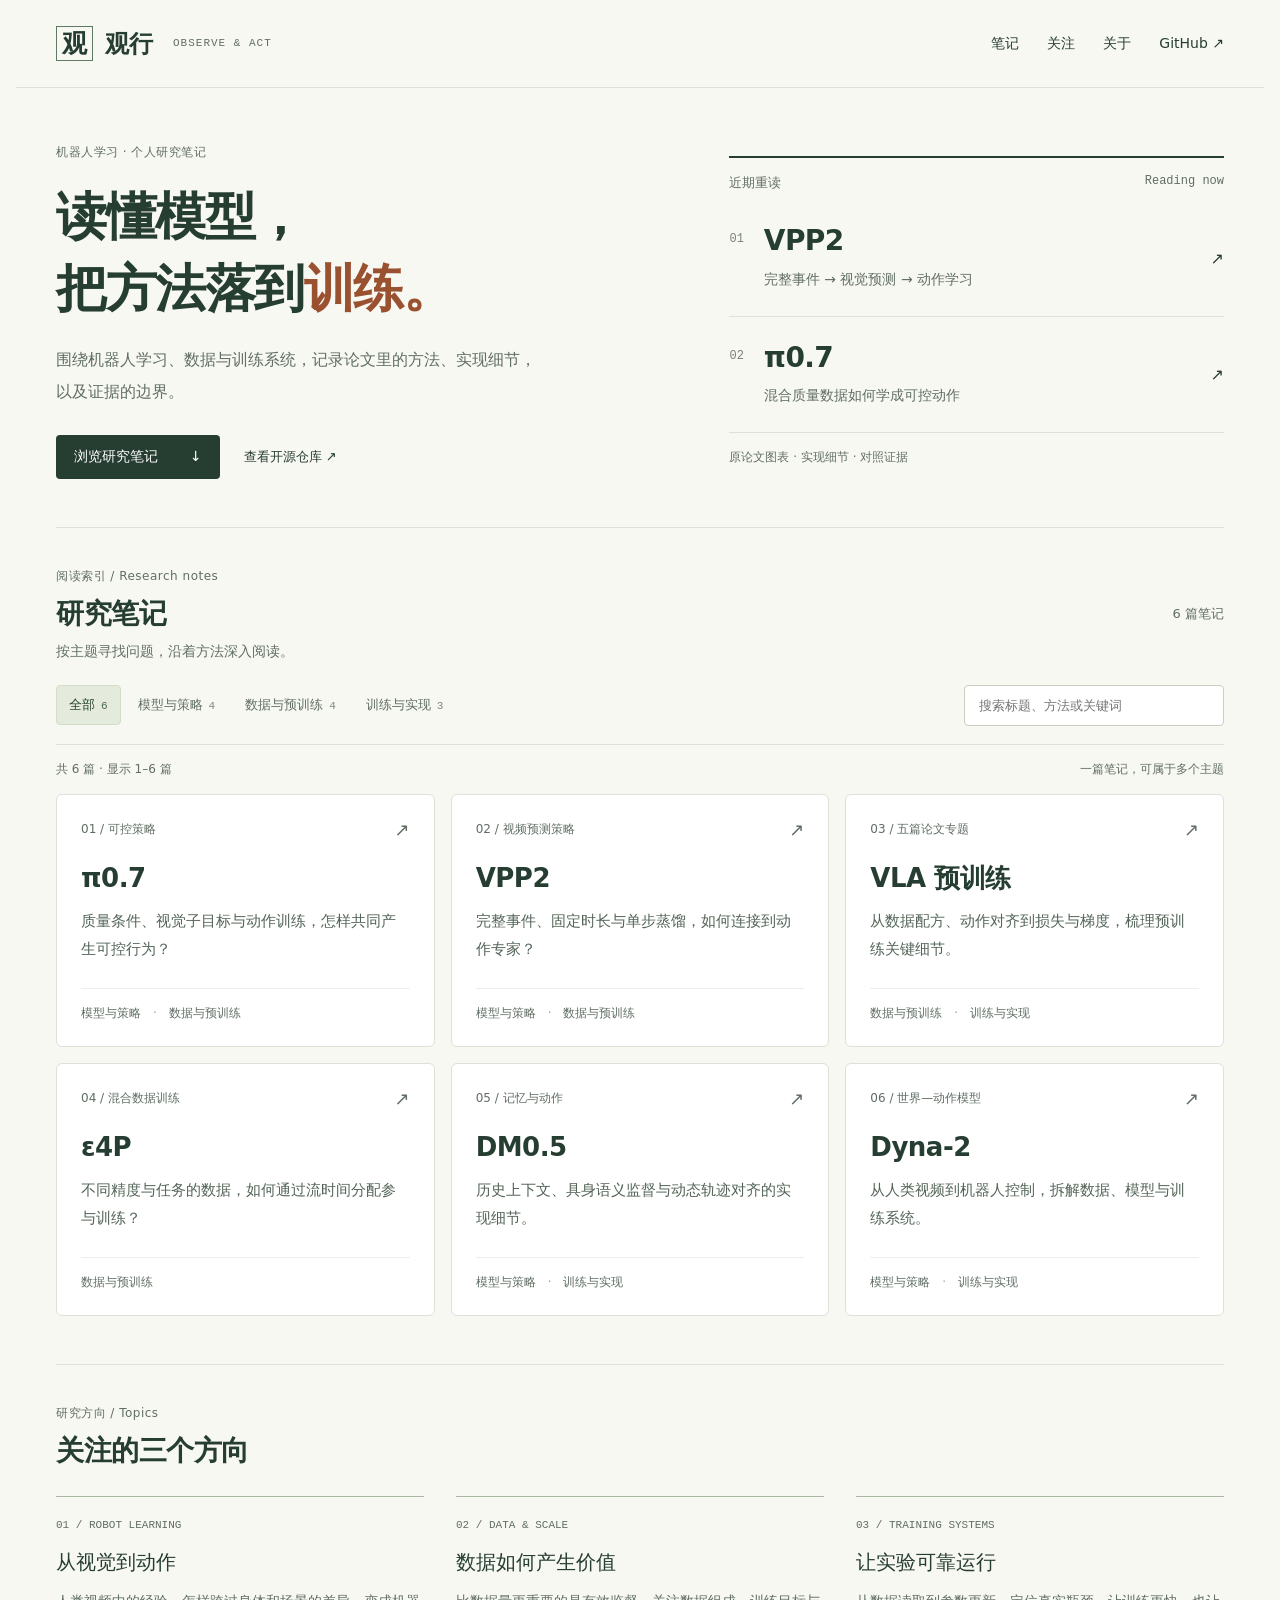
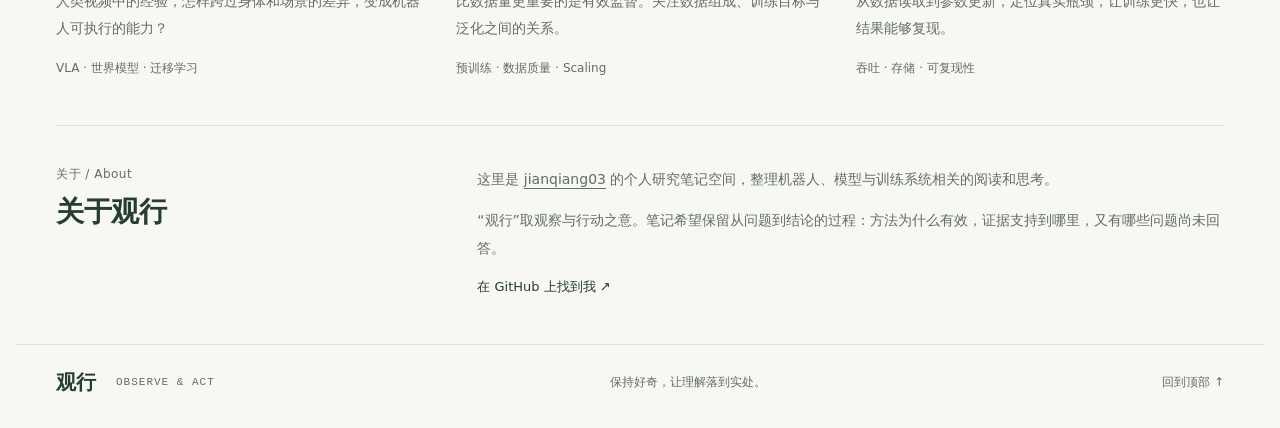
==== index.html @ 48e1f07e "Redesign homepage as a compact searchable research library" ====
<!DOCTYPE html>

<html lang="zh-CN"><head><meta charset="utf-8"/><meta content="width=device-width,initial-scale=1" name="viewport"/><meta content="观行 · jianqiang03 的个人研究笔记，记录机器人学习、视觉语言动作模型与训练系统。" name="description"/><title>观行 · jianqiang03</title><link href="style.css?v=taste-index2" rel="stylesheet"/></head><body>
<a class="skip" href="#main">跳到正文</a><header><a class="brand" href="./"><span class="seal">观</span>观行<span class="brand-en">OBSERVE &amp; ACT</span></a><nav aria-label="主导航"><a href="#notes">笔记</a><a href="#directions">关注</a><a href="#about">关于</a><a href="https://github.com/jianqiang03" rel="noopener noreferrer" target="_blank">GitHub ↗</a></nav></header>
<main id="main"><section class="hero"><div class="hero-copy"><p class="eyebrow">机器人学习 · 个人研究笔记</p><h1>读懂模型，<br/>把方法落到<span class="accent">训练。</span></h1><p class="intro">围绕机器人学习、数据与训练系统，记录论文里的方法、实现细节，以及证据的边界。</p><div class="hero-actions"><a class="button" href="#notes">浏览研究笔记 <span aria-hidden="true">↓</span></a><a class="text-link" href="https://github.com/jianqiang03/jianqiang03.github.io">查看开源仓库 ↗</a></div></div><div class="recent-reading"><div class="recent-head"><span>近期重读</span><span>Reading now</span></div><a href="notes/vpp2/"><span class="recent-number">01</span><div><h2>VPP2</h2><p>完整事件 → 视觉预测 → 动作学习</p></div><span aria-hidden="true">↗</span></a><a href="notes/pi07/"><span class="recent-number">02</span><div><h2>π0.7</h2><p>混合质量数据如何学成可控动作</p></div><span aria-hidden="true">↗</span></a><p class="recent-foot">原论文图表 · 实现细节 · 对照证据</p></div></section>
<section class="notes" id="notes"><div class="section-head"><div><p class="eyebrow">阅读索引 / Research notes</p><h2>研究笔记</h2><p class="section-desc">按主题寻找问题，沿着方法深入阅读。</p></div><span class="count" id="note-total">6 篇笔记</span></div>
<div class="library-tools" hidden=""><div aria-label="按主题筛选" class="filter-tabs" role="group"><button aria-pressed="true" data-filter="all" type="button">全部</button><button aria-pressed="false" data-filter="world" type="button">模型与策略</button><button aria-pressed="false" data-filter="data" type="button">数据与预训练</button><button aria-pressed="false" data-filter="systems" type="button">训练与实现</button></div><label class="note-search"><span>搜索笔记</span><input autocomplete="off" id="note-search" placeholder="搜索标题、方法或关键词" type="search"/></label></div>
<div class="library-status" hidden=""><p aria-live="polite" id="note-status" role="status"></p><span>一篇笔记，可属于多个主题</span></div><div class="note-grid" id="note-grid"><a class="note-card" data-topics="world data" href="notes/pi07/"><div class="note-card-top"><span>01 / 可控策略</span><span aria-hidden="true">↗</span></div><h3>π0.7</h3><p>质量条件、视觉子目标与动作训练，怎样共同产生可控行为？</p><div class="note-card-tags"><span>模型与策略</span><span>数据与预训练</span></div></a><a class="note-card" data-topics="world data" href="notes/vpp2/"><div class="note-card-top"><span>02 / 视频预测策略</span><span aria-hidden="true">↗</span></div><h3>VPP2</h3><p>完整事件、固定时长与单步蒸馏，如何连接到动作专家？</p><div class="note-card-tags"><span>模型与策略</span><span>数据与预训练</span></div></a><a class="note-card" data-topics="data systems" href="notes/vla-pretraining/"><div class="note-card-top"><span>03 / 五篇论文专题</span><span aria-hidden="true">↗</span></div><h3>VLA 预训练</h3><p>从数据配方、动作对齐到损失与梯度，梳理预训练关键细节。</p><div class="note-card-tags"><span>数据与预训练</span><span>训练与实现</span></div></a><a class="note-card" data-topics="data" href="notes/epsilon4p/"><div class="note-card-top"><span>04 / 混合数据训练</span><span aria-hidden="true">↗</span></div><h3>ε4P</h3><p>不同精度与任务的数据，如何通过流时间分配参与训练？</p><div class="note-card-tags"><span>数据与预训练</span></div></a><a class="note-card" data-topics="world systems" href="notes/dm05/"><div class="note-card-top"><span>05 / 记忆与动作</span><span aria-hidden="true">↗</span></div><h3>DM0.5</h3><p>历史上下文、具身语义监督与动态轨迹对齐的实现细节。</p><div class="note-card-tags"><span>模型与策略</span><span>训练与实现</span></div></a><a class="note-card" data-topics="world systems" href="notes/dyna-2/"><div class="note-card-top"><span>06 / 世界—动作模型</span><span aria-hidden="true">↗</span></div><h3>Dyna-2</h3><p>从人类视频到机器人控制，拆解数据、模型与训练系统。</p><div class="note-card-tags"><span>模型与策略</span><span>训练与实现</span></div></a></div>
<div class="empty-state" hidden="" id="empty-notes"><h3>暂时没有匹配的笔记</h3><p>试试其他关键词，或返回全部文章。</p><button id="reset-notes" type="button">清除筛选</button></div>
<nav aria-label="笔记分页" class="pagination" hidden="" id="note-pagination"><button id="previous-page" type="button">← 上一页</button><span id="page-label"></span><button id="next-page" type="button">下一页 →</button></nav>
</section>
<section class="directions" id="directions"><div class="section-head"><div><p class="eyebrow">研究方向 / Topics</p><h2>关注的三个方向</h2></div></div><div class="topic-grid"><article><span class="topic-number">01 / ROBOT LEARNING</span><h3>从视觉到动作</h3><p>人类视频中的经验，怎样跨过身体和场景的差异，变成机器人可执行的能力？</p><span class="topic-tail">VLA · 世界模型 · 迁移学习</span></article><article><span class="topic-number">02 / DATA &amp; SCALE</span><h3>数据如何产生价值</h3><p>比数据量更重要的是有效监督。关注数据组成、训练目标与泛化之间的关系。</p><span class="topic-tail">预训练 · 数据质量 · Scaling</span></article><article><span class="topic-number">03 / TRAINING SYSTEMS</span><h3>让实验可靠运行</h3><p>从数据读取到参数更新，定位真实瓶颈，让训练更快，也让结果能够复现。</p><span class="topic-tail">吞吐 · 存储 · 可复现性</span></article></div></section>
<section class="about" id="about"><div><p class="eyebrow">关于 / About</p><h2>关于观行</h2></div><div class="about-copy"><p>这里是 <a href="https://github.com/jianqiang03">jianqiang03</a> 的个人研究笔记空间，整理机器人、模型与训练系统相关的阅读和思考。</p><p>“观行”取观察与行动之意。笔记希望保留从问题到结论的过程：方法为什么有效，证据支持到哪里，又有哪些问题尚未回答。</p><a class="text-link" href="https://github.com/jianqiang03" rel="noopener noreferrer" target="_blank">在 GitHub 上找到我 ↗</a></div></section></main><footer><a class="brand" href="./">观行 <span class="brand-en">OBSERVE &amp; ACT</span></a><span>保持好奇，让理解落到实处。</span><a href="#main">回到顶部 ↑</a></footer><script defer="True" src="library.js?v=1"></script></body></html>
---- style.css ----
/* Research index: taste-skill principles adapted to a compact reading library. */
:root{--paper:#f8f8f3;--surface:#fff;--ink:#263d32;--muted:#606e64;--line:#dce2d8;--accent:#375b43;--warm:#9a512f;--radius:6px}
*{box-sizing:border-box}[hidden]{display:none!important}html{scroll-behavior:smooth;scroll-padding-top:24px}body{margin:0;background:var(--paper);color:var(--ink);font-family:"PingFang SC","Noto Sans SC","Microsoft YaHei",system-ui,sans-serif;-webkit-font-smoothing:antialiased}a{color:inherit;text-decoration:none}button,input{font:inherit}button{cursor:pointer}button,a,input{-webkit-tap-highlight-color:transparent}a:focus-visible,button:focus-visible{outline:3px solid var(--warm);outline-offset:4px}::selection{background:#dbe6d2}
header,main,footer{max-width:1248px;margin:auto;padding-left:40px;padding-right:40px}.skip{position:absolute;top:-80px;background:var(--surface);padding:16px}.skip:focus{top:0;z-index:20}header{height:88px;display:flex;justify-content:space-between;align-items:center;border-bottom:1px solid var(--line)}.brand{display:flex;align-items:center;gap:12px;font-size:24px;font-weight:650}.seal{font-family:serif;border:1px solid #607963;padding:0 5px;font-size:25px}.brand-en{font:11px/1.5 monospace;letter-spacing:1px;color:var(--muted);margin-left:8px}header nav{display:flex;gap:28px;font-size:14px}header nav a,.text-link{position:relative}header nav a::after,.text-link::after{content:"";position:absolute;left:0;bottom:-5px;width:100%;height:1px;background:currentColor;transform:scaleX(0);transform-origin:left;transition:transform .18s}header nav a:hover::after,.text-link:hover::after{transform:scaleX(1)}
.hero{display:grid;grid-template-columns:1.2fr 1fr;gap:80px;padding:56px 0 48px;align-items:center}.eyebrow{font-size:12px;letter-spacing:.5px;color:var(--muted);margin:0 0 20px}h1{font-size:clamp(36px,4vw,52px);line-height:1.4;font-weight:600;letter-spacing:-1.5px;margin:0 0 20px}.accent{color:var(--warm)}.intro{font-size:16px;line-height:1.95;max-width:480px;margin:0;color:var(--muted)}.hero-actions{display:flex;align-items:center;gap:24px;margin-top:28px}.button{display:inline-flex;justify-content:space-between;gap:32px;padding:13px 18px;background:var(--ink);color:#fff;border-radius:4px;font-size:14px;transition:transform .18s,background .18s}.button:hover{background:#385c43;transform:translateY(-2px)}.button:active{transform:translateY(0)}.text-link{font-size:13px}
.recent-reading{border-top:2px solid var(--ink);padding-top:16px}.recent-head{display:flex;justify-content:space-between;font-size:13px;color:var(--muted);margin-bottom:8px}.recent-head span:last-child{font-family:monospace;font-size:12px}.recent-reading>a{display:flex;gap:20px;align-items:center;padding:24px 0;border-bottom:1px solid var(--line)}.recent-number{font:12px monospace;color:#778276;align-self:start;padding-top:8px}.recent-reading>a>div{flex:1}.recent-reading h2{font-size:28px;line-height:1.2;letter-spacing:-.6px;margin:0 0 10px}.recent-reading a p{font-size:14px;line-height:1.7;color:var(--muted);margin:0}.recent-reading>a>span:last-child{transition:transform .18s}.recent-reading>a:hover>span:last-child{transform:translate(3px,-3px)}.recent-reading>a:hover h2{color:var(--warm)}.recent-foot{font-size:12px;color:var(--muted);margin:16px 0 0}
.notes,.directions,.about{border-top:1px solid var(--line);padding:40px 0 48px}.section-head{display:flex;justify-content:space-between;align-items:center;margin-bottom:24px;gap:20px}.section-head .eyebrow{margin-bottom:8px}h2{font-size:28px;font-weight:600;line-height:1.5;margin:0;letter-spacing:-.5px}.section-desc{font-size:14px;color:var(--muted);margin:8px 0 0}.count{font-size:13px;font-variant-numeric:tabular-nums;color:var(--muted);white-space:nowrap}
.library-tools{display:flex;justify-content:space-between;align-items:center;gap:20px;border-bottom:1px solid var(--line);padding:0 0 18px}.filter-tabs{display:flex;flex-wrap:wrap;gap:4px}.filter-tabs button{padding:10px 12px;border:1px solid transparent;border-radius:4px;background:transparent;color:var(--muted);font-size:13px;white-space:nowrap;transition:background .15s}.filter-tabs button[aria-pressed="true"]{background:#e4ebdd;border-color:#d1ddc9;color:#29452f}.filter-tabs button:hover{background:#edf0e7}.filter-count{font:11px monospace;margin-left:6px;opacity:.8}.note-search{min-width:260px;border:1px solid #c7d0c0;border-radius:4px;background:var(--surface)}.note-search>span{position:absolute;width:1px;height:1px;overflow:hidden;clip-path:inset(50%)}.note-search input{display:block;width:100%;padding:12px 14px;font-size:13px;border:0;background:none;color:var(--ink);min-width:0}.note-search:focus-within{outline:2px solid var(--warm);outline-offset:2px}.note-search input:focus{outline:none}.library-status{display:flex;justify-content:space-between;gap:12px;align-items:center;padding:16px 0;font-size:12px;color:var(--muted)}.library-status p{margin:0}
.note-grid{display:grid;grid-template-columns:repeat(3,minmax(0,1fr));gap:16px}.note-card{display:flex;flex-direction:column;min-width:0;border:1px solid var(--line);border-radius:var(--radius);padding:24px;background:var(--surface);transition:transform .18s,border-color .18s,background .18s}.note-card:hover{transform:translateY(-2px);border-color:#9eaf96;background:#fdfef9}.note-card-top{display:flex;justify-content:space-between;align-items:center;gap:10px;font-size:12px;color:var(--muted)}.note-card-top>span:last-child{font-size:18px;transition:transform .18s}.note-card:hover .note-card-top>span:last-child{transform:translate(2px,-2px)}.note-card h3{font-size:26px;line-height:1.4;font-weight:600;letter-spacing:-.5px;margin:20px 0 12px}.note-card>p{font-size:15px;line-height:1.85;color:#536457;margin:0 0 24px;flex:1}.note-card-tags{display:flex;flex-wrap:wrap;gap:12px;font-size:12px;color:var(--muted);padding-top:16px;border-top:1px solid #edf0e8}.note-card-tags span+span::before{content:"·";margin-right:12px;color:#9aa591}
.pagination{display:flex;justify-content:center;align-items:center;gap:24px;margin-top:28px;font-size:13px;color:var(--muted)}.pagination button,.empty-state button{border:1px solid #c7d0c0;padding:10px 16px;background:var(--surface);color:var(--ink);border-radius:4px;transition:transform .18s,background .18s}.pagination button:disabled{opacity:.4;cursor:default}.pagination button:not(:disabled):hover,.empty-state button:hover{background:#edf0e7;transform:translateY(-2px)}.pagination button:not(:disabled):active,.empty-state button:active{transform:translateY(0)}.empty-state{text-align:center;padding:48px 20px;border:1px dashed var(--line);border-radius:6px}.empty-state h3{font-size:20px}.empty-state p{font-size:14px;color:var(--muted)}
.topic-grid{display:grid;grid-template-columns:repeat(3,minmax(0,1fr));gap:32px}.topic-grid article{padding-top:16px;border-top:1px solid #aab9a1}.topic-number{font:11px/1.5 monospace;color:var(--muted)}.topic-grid h3{font-size:20px;font-weight:550;margin:16px 0 12px}.topic-grid p{font-size:14px;line-height:1.9;color:var(--muted);margin:0 0 16px}.topic-tail{font-size:12px;color:var(--muted)}.about{display:grid;grid-template-columns:1fr 2fr;gap:48px}.about .eyebrow{margin-bottom:8px}.about-copy p{font-size:14px;line-height:1.95;color:var(--muted);margin:0 0 14px}.about-copy p a{text-decoration:underline;text-underline-offset:4px}footer{display:flex;justify-content:space-between;align-items:center;gap:20px;border-top:1px solid var(--line);padding-top:24px;padding-bottom:32px}footer .brand{font-size:20px}footer>span,footer>a:last-child{font-size:12px;color:var(--muted)}
@media(max-width:1100px){.hero{gap:40px}.library-tools{flex-direction:column;align-items:stretch;gap:16px}.note-search{max-width:420px}.note-grid{grid-template-columns:repeat(2,minmax(0,1fr))}}
@media(max-width:760px){header,main,footer{padding-left:24px;padding-right:24px}header{height:76px}header .brand-en{display:none}header nav{gap:20px;font-size:13px}.hero{gap:28px;grid-template-columns:1fr 1fr}.hero-actions{flex-wrap:wrap;gap:18px}.recent-number{display:none}.recent-reading h2{font-size:25px}.recent-reading a p{font-size:13px}.recent-foot{line-height:1.8}.topic-grid{gap:20px}.about{gap:28px}footer>span{display:none}}
@media(max-width:600px){header,main,footer{padding-left:20px;padding-right:20px}.brand{font-size:21px;gap:8px}header nav{gap:16px;font-size:12px}header nav a[href="#directions"]{display:none}.hero{grid-template-columns:1fr;padding:32px 0;gap:32px}h1{font-size:36px}.intro{font-size:15px}.eyebrow{font-size:12px}.hero-actions{margin-top:24px}.recent-reading>a{padding:16px 0}.recent-reading h2{font-size:24px;margin-bottom:8px}.recent-reading a p{font-size:14px}.recent-foot{display:none}.notes,.directions,.about{padding:32px 0}.section-head{gap:10px}h2{font-size:25px}.section-desc{font-size:13px}.count{font-size:12px}.filter-tabs button{padding:10px 8px;font-size:12px}.filter-tabs{gap:2px}.filter-count{margin-left:4px}.note-search{min-width:0;max-width:none}.library-status>span{display:none}.note-grid{grid-template-columns:1fr;gap:12px}.note-card{padding:20px}.note-card h3{margin:16px 0 10px}.note-card>p{margin-bottom:20px}.note-card-tags{padding-top:12px}.topic-grid{grid-template-columns:1fr;gap:24px}.topic-grid h3{margin:12px 0 8px}.about{grid-template-columns:1fr;gap:20px}.pagination{gap:12px;font-size:12px}.pagination button{padding:10px 12px}footer .brand-en{display:none}}
@media(prefers-reduced-motion:reduce){html{scroll-behavior:auto}*,*::before,*::after{transition:none!important;animation:none!important}.note-card:hover,.button:hover,.pagination button:hover,.empty-state button:hover{transform:none}.note-card:hover .note-card-top>span:last-child,.recent-reading>a:hover>span:last-child{transform:none}}
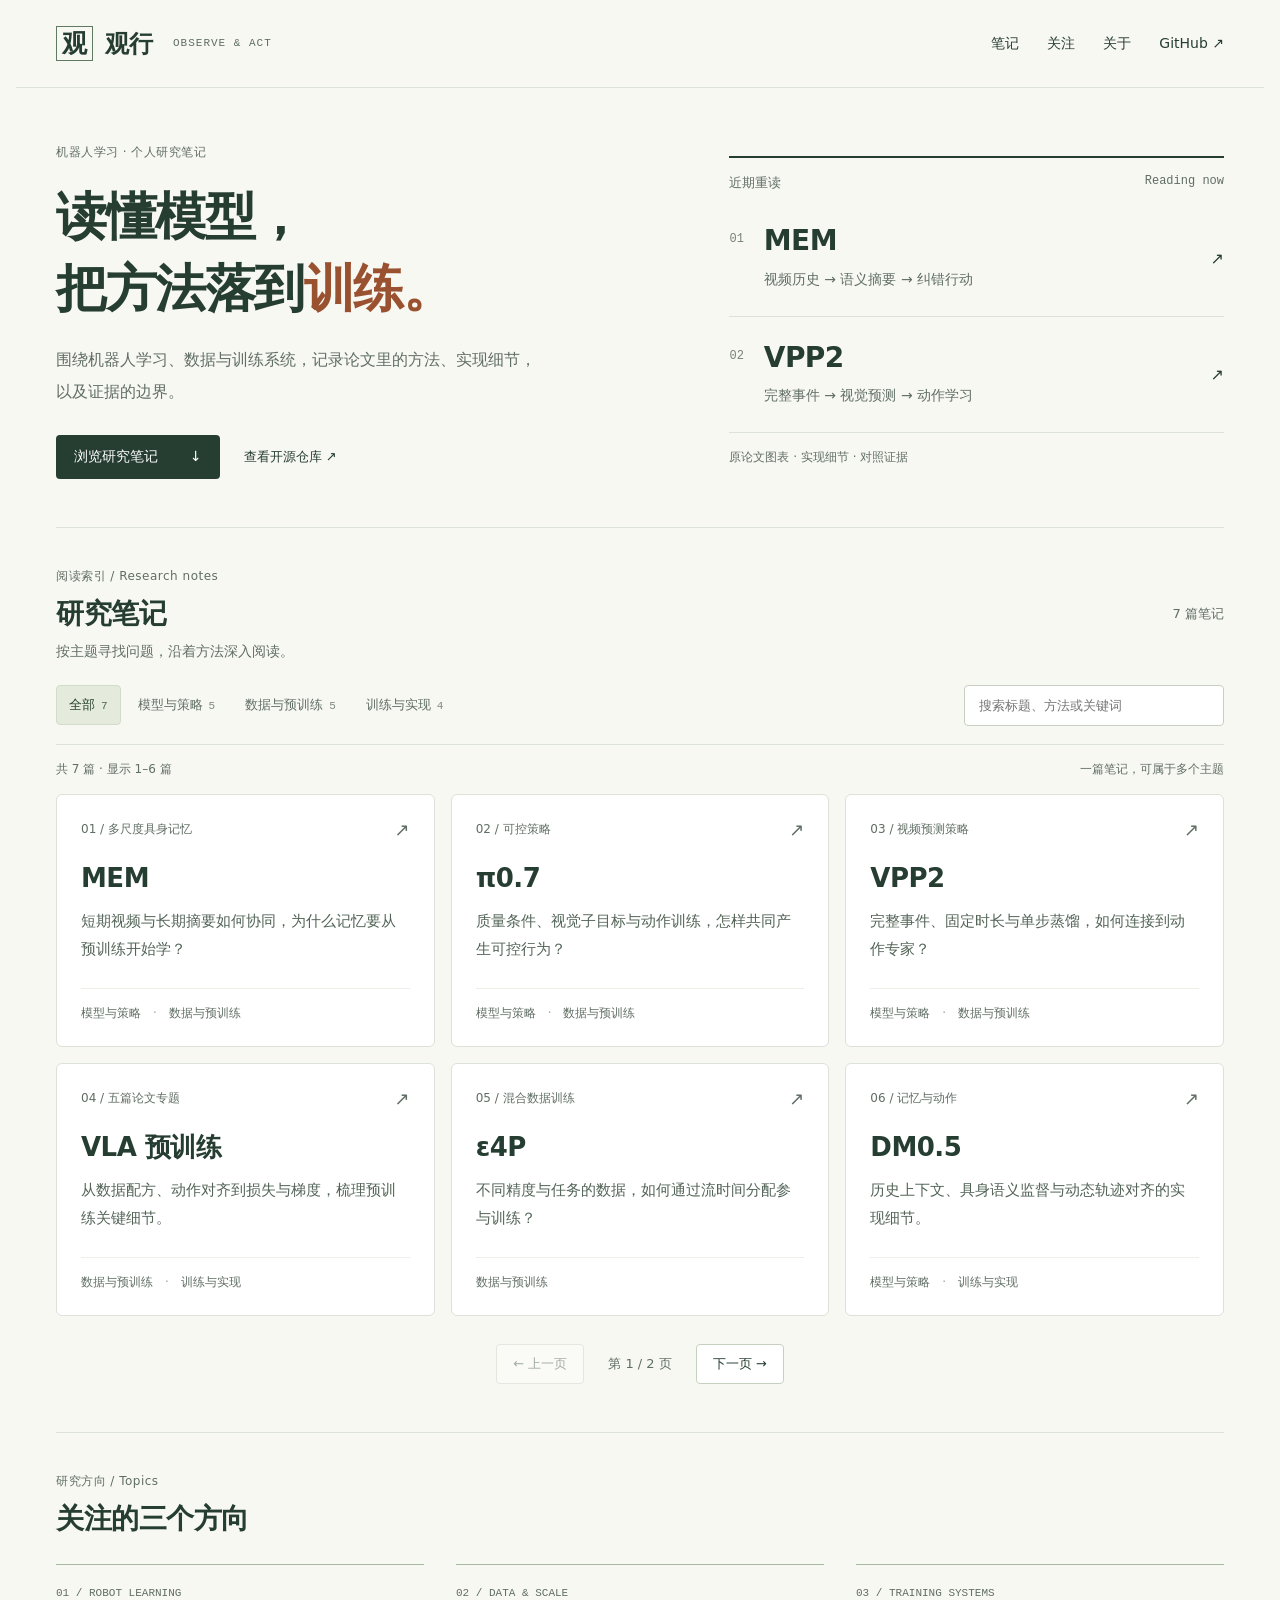
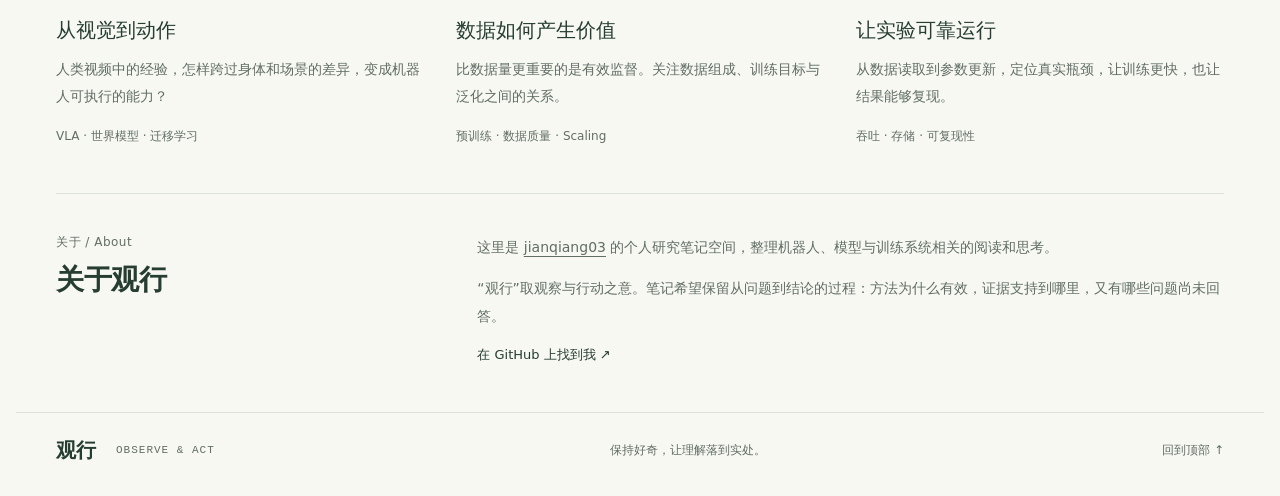
==== commit b51c1dae: "Add in-depth MEM reading with training mechanisms and original figures" ====
--- a/index.html
+++ b/index.html
@@ -2,10 +2,10 @@
 
 <html lang="zh-CN"><head><meta charset="utf-8"/><meta content="width=device-width,initial-scale=1" name="viewport"/><meta content="观行 · jianqiang03 的个人研究笔记，记录机器人学习、视觉语言动作模型与训练系统。" name="description"/><title>观行 · jianqiang03</title><link href="style.css?v=taste-index2" rel="stylesheet"/></head><body>
 <a class="skip" href="#main">跳到正文</a><header><a class="brand" href="./"><span class="seal">观</span>观行<span class="brand-en">OBSERVE &amp; ACT</span></a><nav aria-label="主导航"><a href="#notes">笔记</a><a href="#directions">关注</a><a href="#about">关于</a><a href="https://github.com/jianqiang03" rel="noopener noreferrer" target="_blank">GitHub ↗</a></nav></header>
-<main id="main"><section class="hero"><div class="hero-copy"><p class="eyebrow">机器人学习 · 个人研究笔记</p><h1>读懂模型，<br/>把方法落到<span class="accent">训练。</span></h1><p class="intro">围绕机器人学习、数据与训练系统，记录论文里的方法、实现细节，以及证据的边界。</p><div class="hero-actions"><a class="button" href="#notes">浏览研究笔记 <span aria-hidden="true">↓</span></a><a class="text-link" href="https://github.com/jianqiang03/jianqiang03.github.io">查看开源仓库 ↗</a></div></div><div class="recent-reading"><div class="recent-head"><span>近期重读</span><span>Reading now</span></div><a href="notes/vpp2/"><span class="recent-number">01</span><div><h2>VPP2</h2><p>完整事件 → 视觉预测 → 动作学习</p></div><span aria-hidden="true">↗</span></a><a href="notes/pi07/"><span class="recent-number">02</span><div><h2>π0.7</h2><p>混合质量数据如何学成可控动作</p></div><span aria-hidden="true">↗</span></a><p class="recent-foot">原论文图表 · 实现细节 · 对照证据</p></div></section>
-<section class="notes" id="notes"><div class="section-head"><div><p class="eyebrow">阅读索引 / Research notes</p><h2>研究笔记</h2><p class="section-desc">按主题寻找问题，沿着方法深入阅读。</p></div><span class="count" id="note-total">6 篇笔记</span></div>
+<main id="main"><section class="hero"><div class="hero-copy"><p class="eyebrow">机器人学习 · 个人研究笔记</p><h1>读懂模型，<br/>把方法落到<span class="accent">训练。</span></h1><p class="intro">围绕机器人学习、数据与训练系统，记录论文里的方法、实现细节，以及证据的边界。</p><div class="hero-actions"><a class="button" href="#notes">浏览研究笔记 <span aria-hidden="true">↓</span></a><a class="text-link" href="https://github.com/jianqiang03/jianqiang03.github.io">查看开源仓库 ↗</a></div></div><div class="recent-reading"><div class="recent-head"><span>近期重读</span><span>Reading now</span></div><a href="notes/mem/"><span class="recent-number">01</span><div><h2>MEM</h2><p>视频历史 → 语义摘要 → 纠错行动</p></div><span aria-hidden="true">↗</span></a><a href="notes/vpp2/"><span class="recent-number">02</span><div><h2>VPP2</h2><p>完整事件 → 视觉预测 → 动作学习</p></div><span aria-hidden="true">↗</span></a><p class="recent-foot">原论文图表 · 实现细节 · 对照证据</p></div></section>
+<section class="notes" id="notes"><div class="section-head"><div><p class="eyebrow">阅读索引 / Research notes</p><h2>研究笔记</h2><p class="section-desc">按主题寻找问题，沿着方法深入阅读。</p></div><span class="count" id="note-total">7 篇笔记</span></div>
 <div class="library-tools" hidden=""><div aria-label="按主题筛选" class="filter-tabs" role="group"><button aria-pressed="true" data-filter="all" type="button">全部</button><button aria-pressed="false" data-filter="world" type="button">模型与策略</button><button aria-pressed="false" data-filter="data" type="button">数据与预训练</button><button aria-pressed="false" data-filter="systems" type="button">训练与实现</button></div><label class="note-search"><span>搜索笔记</span><input autocomplete="off" id="note-search" placeholder="搜索标题、方法或关键词" type="search"/></label></div>
-<div class="library-status" hidden=""><p aria-live="polite" id="note-status" role="status"></p><span>一篇笔记，可属于多个主题</span></div><div class="note-grid" id="note-grid"><a class="note-card" data-topics="world data" href="notes/pi07/"><div class="note-card-top"><span>01 / 可控策略</span><span aria-hidden="true">↗</span></div><h3>π0.7</h3><p>质量条件、视觉子目标与动作训练，怎样共同产生可控行为？</p><div class="note-card-tags"><span>模型与策略</span><span>数据与预训练</span></div></a><a class="note-card" data-topics="world data" href="notes/vpp2/"><div class="note-card-top"><span>02 / 视频预测策略</span><span aria-hidden="true">↗</span></div><h3>VPP2</h3><p>完整事件、固定时长与单步蒸馏，如何连接到动作专家？</p><div class="note-card-tags"><span>模型与策略</span><span>数据与预训练</span></div></a><a class="note-card" data-topics="data systems" href="notes/vla-pretraining/"><div class="note-card-top"><span>03 / 五篇论文专题</span><span aria-hidden="true">↗</span></div><h3>VLA 预训练</h3><p>从数据配方、动作对齐到损失与梯度，梳理预训练关键细节。</p><div class="note-card-tags"><span>数据与预训练</span><span>训练与实现</span></div></a><a class="note-card" data-topics="data" href="notes/epsilon4p/"><div class="note-card-top"><span>04 / 混合数据训练</span><span aria-hidden="true">↗</span></div><h3>ε4P</h3><p>不同精度与任务的数据，如何通过流时间分配参与训练？</p><div class="note-card-tags"><span>数据与预训练</span></div></a><a class="note-card" data-topics="world systems" href="notes/dm05/"><div class="note-card-top"><span>05 / 记忆与动作</span><span aria-hidden="true">↗</span></div><h3>DM0.5</h3><p>历史上下文、具身语义监督与动态轨迹对齐的实现细节。</p><div class="note-card-tags"><span>模型与策略</span><span>训练与实现</span></div></a><a class="note-card" data-topics="world systems" href="notes/dyna-2/"><div class="note-card-top"><span>06 / 世界—动作模型</span><span aria-hidden="true">↗</span></div><h3>Dyna-2</h3><p>从人类视频到机器人控制，拆解数据、模型与训练系统。</p><div class="note-card-tags"><span>模型与策略</span><span>训练与实现</span></div></a></div>
+<div class="library-status" hidden=""><p aria-live="polite" id="note-status" role="status"></p><span>一篇笔记，可属于多个主题</span></div><div class="note-grid" id="note-grid"><a class="note-card" data-topics="world data systems" href="notes/mem/"><div class="note-card-top"><span>01 / 多尺度具身记忆</span><span aria-hidden="true">↗</span></div><h3>MEM</h3><p>短期视频与长期摘要如何协同，为什么记忆要从预训练开始学？</p><div class="note-card-tags"><span>模型与策略</span><span>数据与预训练</span></div></a><a class="note-card" data-topics="world data" href="notes/pi07/"><div class="note-card-top"><span>02 / 可控策略</span><span aria-hidden="true">↗</span></div><h3>π0.7</h3><p>质量条件、视觉子目标与动作训练，怎样共同产生可控行为？</p><div class="note-card-tags"><span>模型与策略</span><span>数据与预训练</span></div></a><a class="note-card" data-topics="world data" href="notes/vpp2/"><div class="note-card-top"><span>03 / 视频预测策略</span><span aria-hidden="true">↗</span></div><h3>VPP2</h3><p>完整事件、固定时长与单步蒸馏，如何连接到动作专家？</p><div class="note-card-tags"><span>模型与策略</span><span>数据与预训练</span></div></a><a class="note-card" data-topics="data systems" href="notes/vla-pretraining/"><div class="note-card-top"><span>04 / 五篇论文专题</span><span aria-hidden="true">↗</span></div><h3>VLA 预训练</h3><p>从数据配方、动作对齐到损失与梯度，梳理预训练关键细节。</p><div class="note-card-tags"><span>数据与预训练</span><span>训练与实现</span></div></a><a class="note-card" data-topics="data" href="notes/epsilon4p/"><div class="note-card-top"><span>05 / 混合数据训练</span><span aria-hidden="true">↗</span></div><h3>ε4P</h3><p>不同精度与任务的数据，如何通过流时间分配参与训练？</p><div class="note-card-tags"><span>数据与预训练</span></div></a><a class="note-card" data-topics="world systems" href="notes/dm05/"><div class="note-card-top"><span>06 / 记忆与动作</span><span aria-hidden="true">↗</span></div><h3>DM0.5</h3><p>历史上下文、具身语义监督与动态轨迹对齐的实现细节。</p><div class="note-card-tags"><span>模型与策略</span><span>训练与实现</span></div></a><a class="note-card" data-topics="world systems" href="notes/dyna-2/"><div class="note-card-top"><span>07 / 世界—动作模型</span><span aria-hidden="true">↗</span></div><h3>Dyna-2</h3><p>从人类视频到机器人控制，拆解数据、模型与训练系统。</p><div class="note-card-tags"><span>模型与策略</span><span>训练与实现</span></div></a></div>
 <div class="empty-state" hidden="" id="empty-notes"><h3>暂时没有匹配的笔记</h3><p>试试其他关键词，或返回全部文章。</p><button id="reset-notes" type="button">清除筛选</button></div>
 <nav aria-label="笔记分页" class="pagination" hidden="" id="note-pagination"><button id="previous-page" type="button">← 上一页</button><span id="page-label"></span><button id="next-page" type="button">下一页 →</button></nav>
 </section>
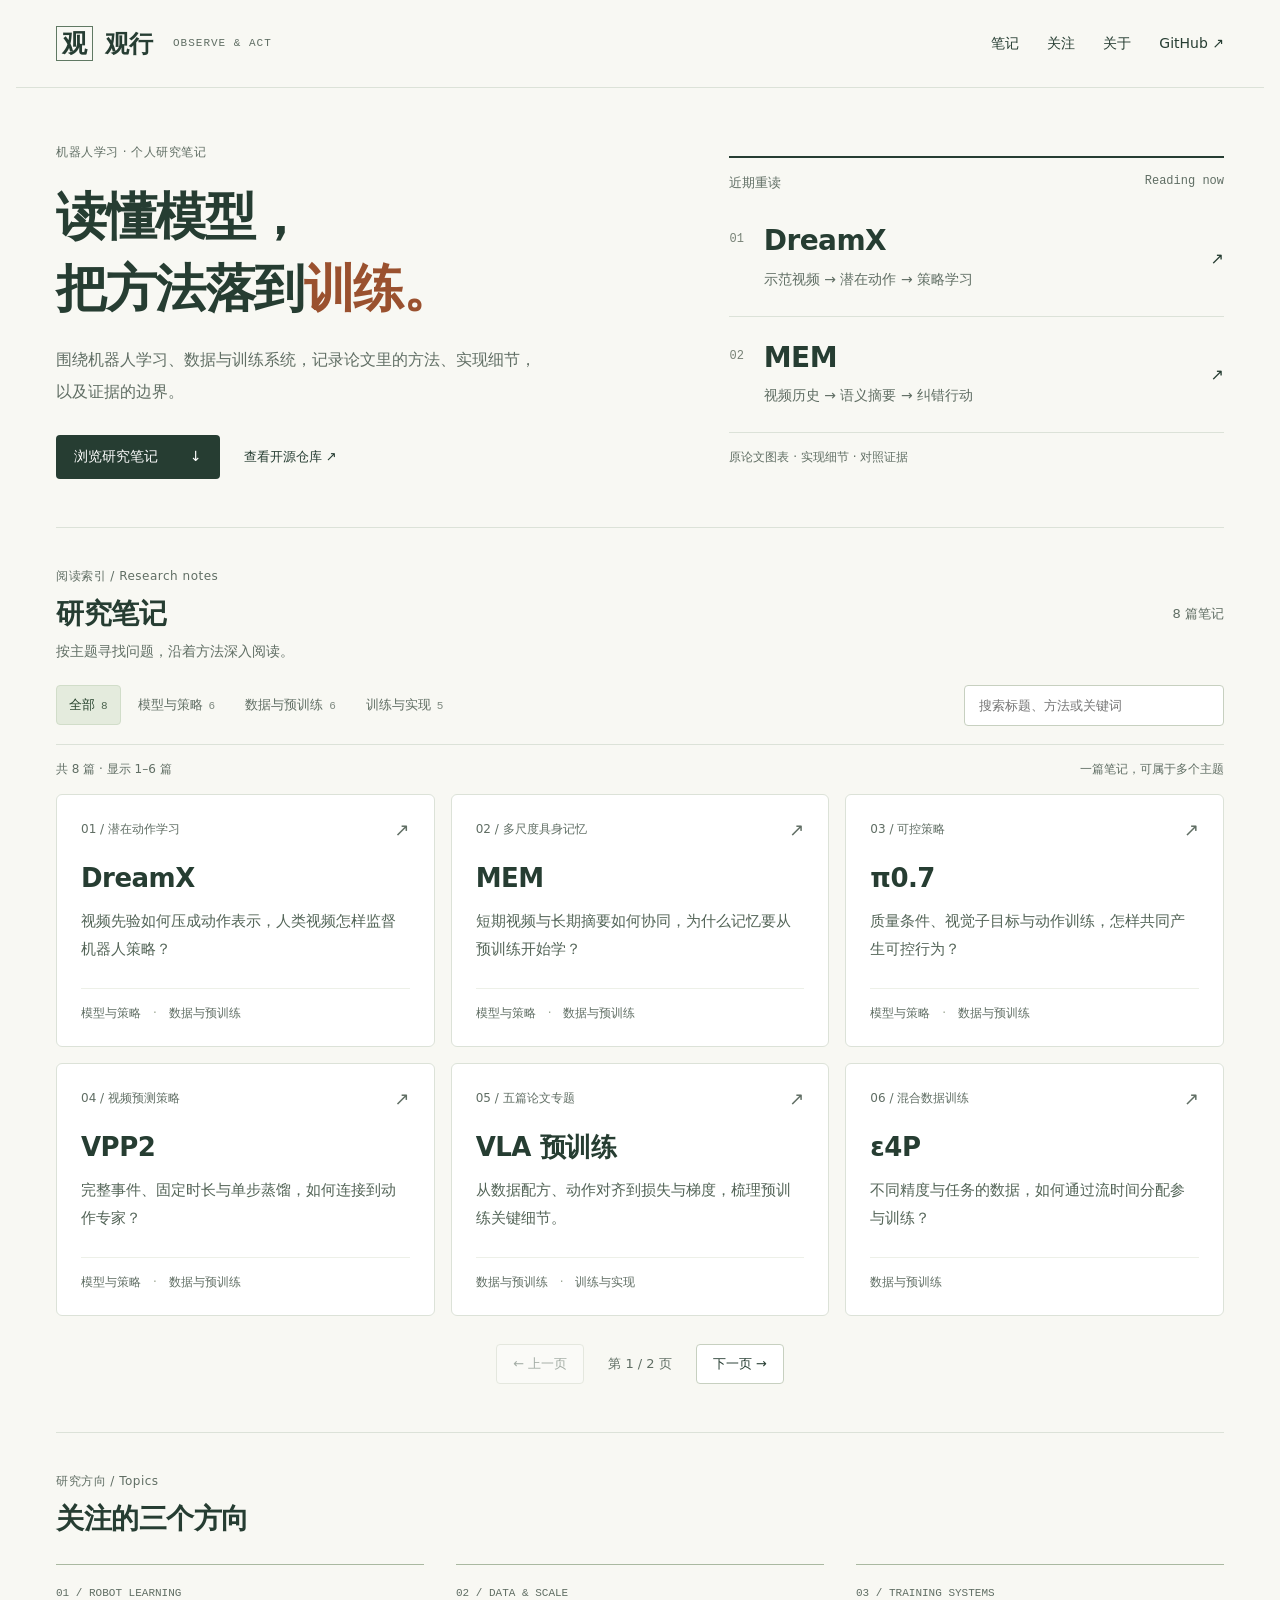
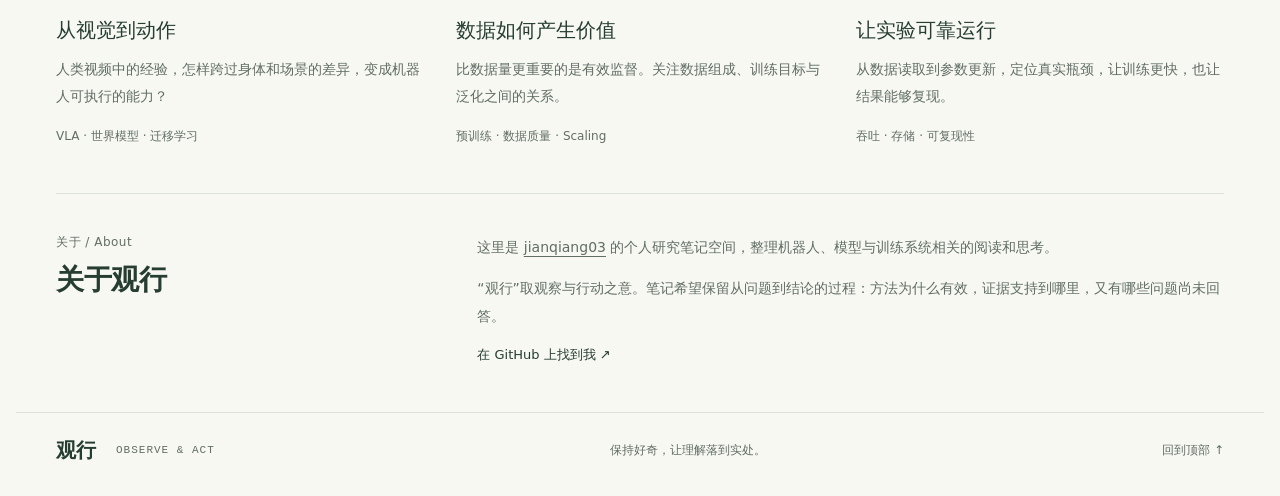
==== commit 13e474e6: "Add detailed DreamX paper reading and homepage entry" ====
--- a/index.html
+++ b/index.html
@@ -2,10 +2,10 @@
 
 <html lang="zh-CN"><head><meta charset="utf-8"/><meta content="width=device-width,initial-scale=1" name="viewport"/><meta content="观行 · jianqiang03 的个人研究笔记，记录机器人学习、视觉语言动作模型与训练系统。" name="description"/><title>观行 · jianqiang03</title><link href="style.css?v=taste-index2" rel="stylesheet"/></head><body>
 <a class="skip" href="#main">跳到正文</a><header><a class="brand" href="./"><span class="seal">观</span>观行<span class="brand-en">OBSERVE &amp; ACT</span></a><nav aria-label="主导航"><a href="#notes">笔记</a><a href="#directions">关注</a><a href="#about">关于</a><a href="https://github.com/jianqiang03" rel="noopener noreferrer" target="_blank">GitHub ↗</a></nav></header>
-<main id="main"><section class="hero"><div class="hero-copy"><p class="eyebrow">机器人学习 · 个人研究笔记</p><h1>读懂模型，<br/>把方法落到<span class="accent">训练。</span></h1><p class="intro">围绕机器人学习、数据与训练系统，记录论文里的方法、实现细节，以及证据的边界。</p><div class="hero-actions"><a class="button" href="#notes">浏览研究笔记 <span aria-hidden="true">↓</span></a><a class="text-link" href="https://github.com/jianqiang03/jianqiang03.github.io">查看开源仓库 ↗</a></div></div><div class="recent-reading"><div class="recent-head"><span>近期重读</span><span>Reading now</span></div><a href="notes/mem/"><span class="recent-number">01</span><div><h2>MEM</h2><p>视频历史 → 语义摘要 → 纠错行动</p></div><span aria-hidden="true">↗</span></a><a href="notes/vpp2/"><span class="recent-number">02</span><div><h2>VPP2</h2><p>完整事件 → 视觉预测 → 动作学习</p></div><span aria-hidden="true">↗</span></a><p class="recent-foot">原论文图表 · 实现细节 · 对照证据</p></div></section>
-<section class="notes" id="notes"><div class="section-head"><div><p class="eyebrow">阅读索引 / Research notes</p><h2>研究笔记</h2><p class="section-desc">按主题寻找问题，沿着方法深入阅读。</p></div><span class="count" id="note-total">7 篇笔记</span></div>
+<main id="main"><section class="hero"><div class="hero-copy"><p class="eyebrow">机器人学习 · 个人研究笔记</p><h1>读懂模型，<br/>把方法落到<span class="accent">训练。</span></h1><p class="intro">围绕机器人学习、数据与训练系统，记录论文里的方法、实现细节，以及证据的边界。</p><div class="hero-actions"><a class="button" href="#notes">浏览研究笔记 <span aria-hidden="true">↓</span></a><a class="text-link" href="https://github.com/jianqiang03/jianqiang03.github.io">查看开源仓库 ↗</a></div></div><div class="recent-reading"><div class="recent-head"><span>近期重读</span><span>Reading now</span></div><a href="notes/dreamx/"><span class="recent-number">01</span><div><h2>DreamX</h2><p>示范视频 → 潜在动作 → 策略学习</p></div><span aria-hidden="true">↗</span></a><a href="notes/mem/"><span class="recent-number">02</span><div><h2>MEM</h2><p>视频历史 → 语义摘要 → 纠错行动</p></div><span aria-hidden="true">↗</span></a><p class="recent-foot">原论文图表 · 实现细节 · 对照证据</p></div></section>
+<section class="notes" id="notes"><div class="section-head"><div><p class="eyebrow">阅读索引 / Research notes</p><h2>研究笔记</h2><p class="section-desc">按主题寻找问题，沿着方法深入阅读。</p></div><span class="count" id="note-total">8 篇笔记</span></div>
 <div class="library-tools" hidden=""><div aria-label="按主题筛选" class="filter-tabs" role="group"><button aria-pressed="true" data-filter="all" type="button">全部</button><button aria-pressed="false" data-filter="world" type="button">模型与策略</button><button aria-pressed="false" data-filter="data" type="button">数据与预训练</button><button aria-pressed="false" data-filter="systems" type="button">训练与实现</button></div><label class="note-search"><span>搜索笔记</span><input autocomplete="off" id="note-search" placeholder="搜索标题、方法或关键词" type="search"/></label></div>
-<div class="library-status" hidden=""><p aria-live="polite" id="note-status" role="status"></p><span>一篇笔记，可属于多个主题</span></div><div class="note-grid" id="note-grid"><a class="note-card" data-topics="world data systems" href="notes/mem/"><div class="note-card-top"><span>01 / 多尺度具身记忆</span><span aria-hidden="true">↗</span></div><h3>MEM</h3><p>短期视频与长期摘要如何协同，为什么记忆要从预训练开始学？</p><div class="note-card-tags"><span>模型与策略</span><span>数据与预训练</span></div></a><a class="note-card" data-topics="world data" href="notes/pi07/"><div class="note-card-top"><span>02 / 可控策略</span><span aria-hidden="true">↗</span></div><h3>π0.7</h3><p>质量条件、视觉子目标与动作训练，怎样共同产生可控行为？</p><div class="note-card-tags"><span>模型与策略</span><span>数据与预训练</span></div></a><a class="note-card" data-topics="world data" href="notes/vpp2/"><div class="note-card-top"><span>03 / 视频预测策略</span><span aria-hidden="true">↗</span></div><h3>VPP2</h3><p>完整事件、固定时长与单步蒸馏，如何连接到动作专家？</p><div class="note-card-tags"><span>模型与策略</span><span>数据与预训练</span></div></a><a class="note-card" data-topics="data systems" href="notes/vla-pretraining/"><div class="note-card-top"><span>04 / 五篇论文专题</span><span aria-hidden="true">↗</span></div><h3>VLA 预训练</h3><p>从数据配方、动作对齐到损失与梯度，梳理预训练关键细节。</p><div class="note-card-tags"><span>数据与预训练</span><span>训练与实现</span></div></a><a class="note-card" data-topics="data" href="notes/epsilon4p/"><div class="note-card-top"><span>05 / 混合数据训练</span><span aria-hidden="true">↗</span></div><h3>ε4P</h3><p>不同精度与任务的数据，如何通过流时间分配参与训练？</p><div class="note-card-tags"><span>数据与预训练</span></div></a><a class="note-card" data-topics="world systems" href="notes/dm05/"><div class="note-card-top"><span>06 / 记忆与动作</span><span aria-hidden="true">↗</span></div><h3>DM0.5</h3><p>历史上下文、具身语义监督与动态轨迹对齐的实现细节。</p><div class="note-card-tags"><span>模型与策略</span><span>训练与实现</span></div></a><a class="note-card" data-topics="world systems" href="notes/dyna-2/"><div class="note-card-top"><span>07 / 世界—动作模型</span><span aria-hidden="true">↗</span></div><h3>Dyna-2</h3><p>从人类视频到机器人控制，拆解数据、模型与训练系统。</p><div class="note-card-tags"><span>模型与策略</span><span>训练与实现</span></div></a></div>
+<div class="library-status" hidden=""><p aria-live="polite" id="note-status" role="status"></p><span>一篇笔记，可属于多个主题</span></div><div class="note-grid" id="note-grid"><a class="note-card" data-topics="world data systems" href="notes/dreamx/"><div class="note-card-top"><span>01 / 潜在动作学习</span><span aria-hidden="true">↗</span></div><h3>DreamX</h3><p>视频先验如何压成动作表示，人类视频怎样监督机器人策略？</p><div class="note-card-tags"><span>模型与策略</span><span>数据与预训练</span></div></a><a class="note-card" data-topics="world data systems" href="notes/mem/"><div class="note-card-top"><span>02 / 多尺度具身记忆</span><span aria-hidden="true">↗</span></div><h3>MEM</h3><p>短期视频与长期摘要如何协同，为什么记忆要从预训练开始学？</p><div class="note-card-tags"><span>模型与策略</span><span>数据与预训练</span></div></a><a class="note-card" data-topics="world data" href="notes/pi07/"><div class="note-card-top"><span>03 / 可控策略</span><span aria-hidden="true">↗</span></div><h3>π0.7</h3><p>质量条件、视觉子目标与动作训练，怎样共同产生可控行为？</p><div class="note-card-tags"><span>模型与策略</span><span>数据与预训练</span></div></a><a class="note-card" data-topics="world data" href="notes/vpp2/"><div class="note-card-top"><span>04 / 视频预测策略</span><span aria-hidden="true">↗</span></div><h3>VPP2</h3><p>完整事件、固定时长与单步蒸馏，如何连接到动作专家？</p><div class="note-card-tags"><span>模型与策略</span><span>数据与预训练</span></div></a><a class="note-card" data-topics="data systems" href="notes/vla-pretraining/"><div class="note-card-top"><span>05 / 五篇论文专题</span><span aria-hidden="true">↗</span></div><h3>VLA 预训练</h3><p>从数据配方、动作对齐到损失与梯度，梳理预训练关键细节。</p><div class="note-card-tags"><span>数据与预训练</span><span>训练与实现</span></div></a><a class="note-card" data-topics="data" href="notes/epsilon4p/"><div class="note-card-top"><span>06 / 混合数据训练</span><span aria-hidden="true">↗</span></div><h3>ε4P</h3><p>不同精度与任务的数据，如何通过流时间分配参与训练？</p><div class="note-card-tags"><span>数据与预训练</span></div></a><a class="note-card" data-topics="world systems" href="notes/dm05/"><div class="note-card-top"><span>07 / 记忆与动作</span><span aria-hidden="true">↗</span></div><h3>DM0.5</h3><p>历史上下文、具身语义监督与动态轨迹对齐的实现细节。</p><div class="note-card-tags"><span>模型与策略</span><span>训练与实现</span></div></a><a class="note-card" data-topics="world systems" href="notes/dyna-2/"><div class="note-card-top"><span>08 / 世界—动作模型</span><span aria-hidden="true">↗</span></div><h3>Dyna-2</h3><p>从人类视频到机器人控制，拆解数据、模型与训练系统。</p><div class="note-card-tags"><span>模型与策略</span><span>训练与实现</span></div></a></div>
 <div class="empty-state" hidden="" id="empty-notes"><h3>暂时没有匹配的笔记</h3><p>试试其他关键词，或返回全部文章。</p><button id="reset-notes" type="button">清除筛选</button></div>
 <nav aria-label="笔记分页" class="pagination" hidden="" id="note-pagination"><button id="previous-page" type="button">← 上一页</button><span id="page-label"></span><button id="next-page" type="button">下一页 →</button></nav>
 </section>
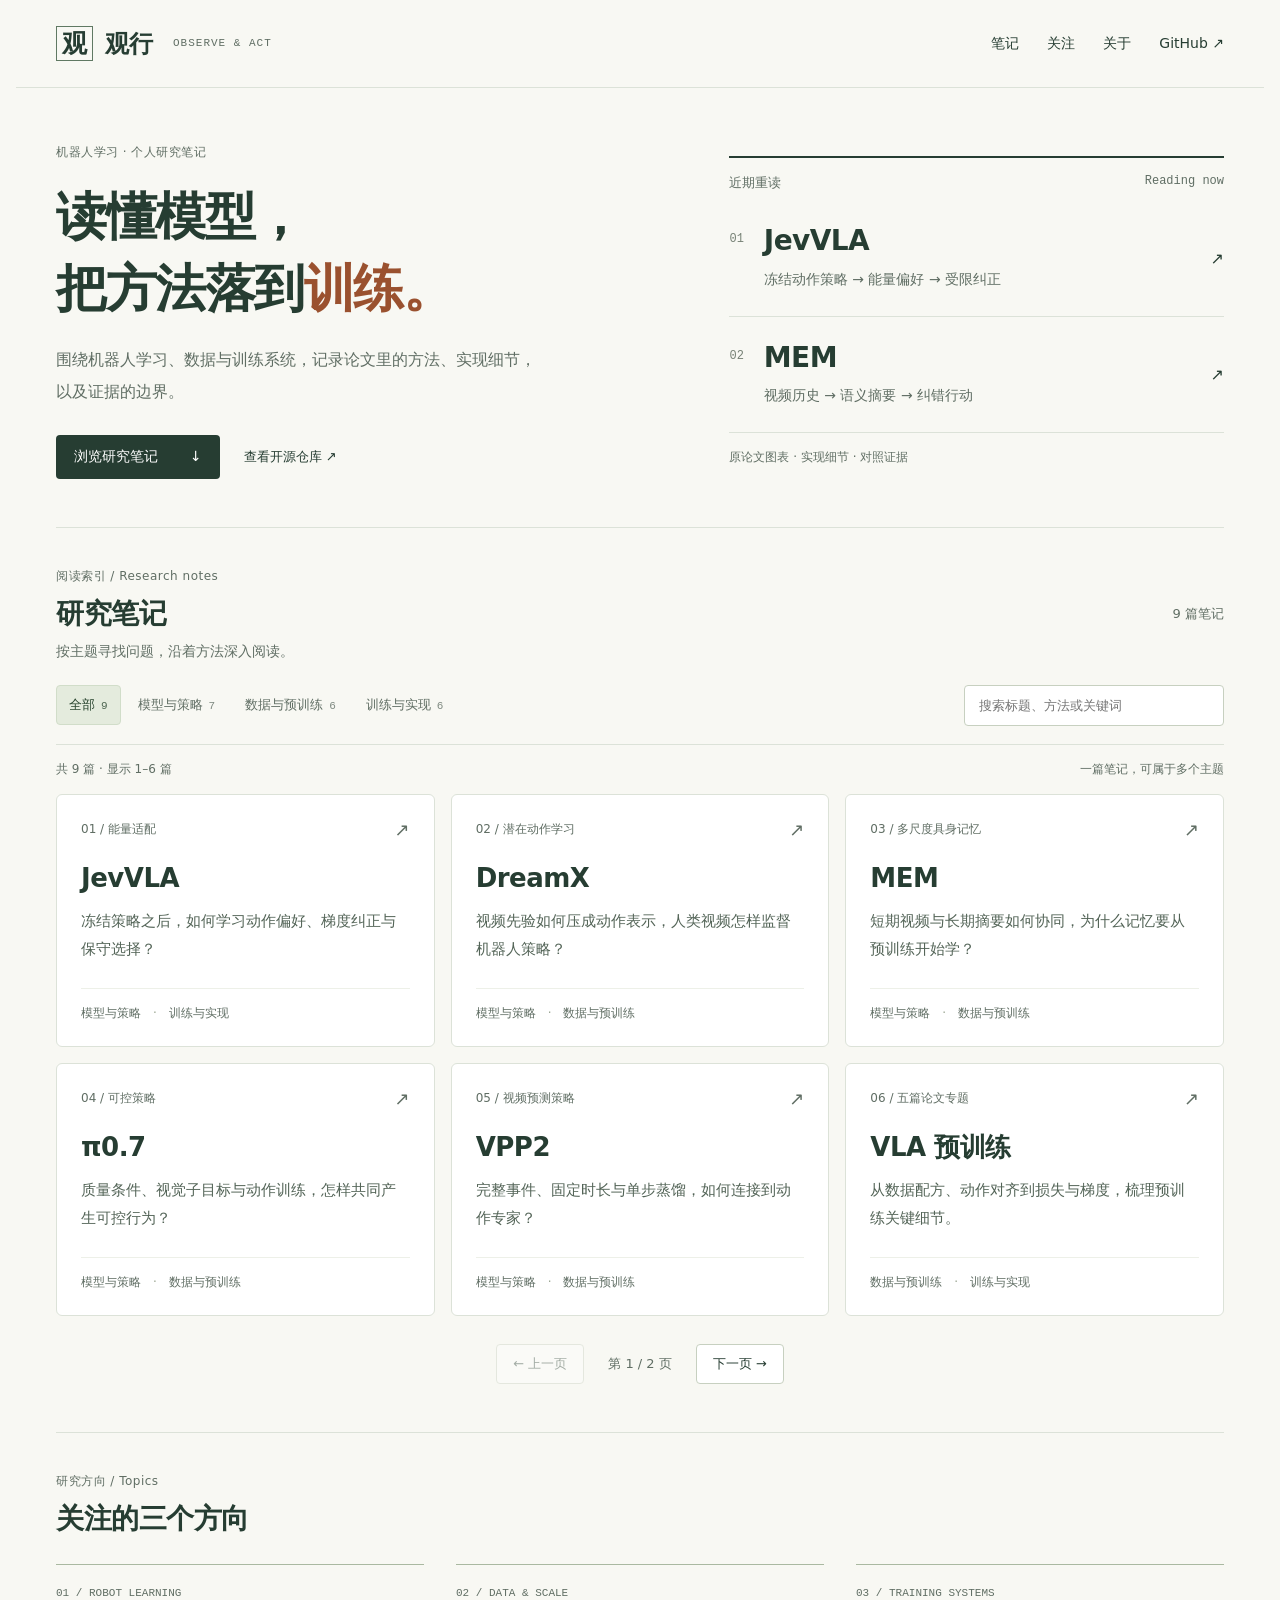
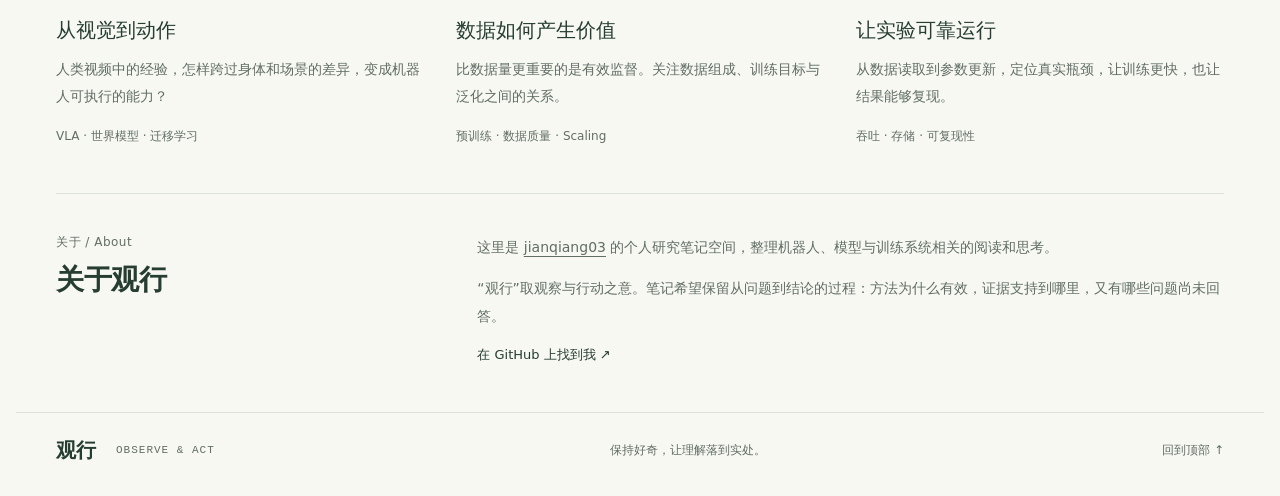
==== commit 4f4b322d: "Add JevVLA deep reading with implementation and evidence analysis" ====
--- a/index.html
+++ b/index.html
@@ -2,10 +2,10 @@
 
 <html lang="zh-CN"><head><meta charset="utf-8"/><meta content="width=device-width,initial-scale=1" name="viewport"/><meta content="观行 · jianqiang03 的个人研究笔记，记录机器人学习、视觉语言动作模型与训练系统。" name="description"/><title>观行 · jianqiang03</title><link href="style.css?v=taste-index2" rel="stylesheet"/></head><body>
 <a class="skip" href="#main">跳到正文</a><header><a class="brand" href="./"><span class="seal">观</span>观行<span class="brand-en">OBSERVE &amp; ACT</span></a><nav aria-label="主导航"><a href="#notes">笔记</a><a href="#directions">关注</a><a href="#about">关于</a><a href="https://github.com/jianqiang03" rel="noopener noreferrer" target="_blank">GitHub ↗</a></nav></header>
-<main id="main"><section class="hero"><div class="hero-copy"><p class="eyebrow">机器人学习 · 个人研究笔记</p><h1>读懂模型，<br/>把方法落到<span class="accent">训练。</span></h1><p class="intro">围绕机器人学习、数据与训练系统，记录论文里的方法、实现细节，以及证据的边界。</p><div class="hero-actions"><a class="button" href="#notes">浏览研究笔记 <span aria-hidden="true">↓</span></a><a class="text-link" href="https://github.com/jianqiang03/jianqiang03.github.io">查看开源仓库 ↗</a></div></div><div class="recent-reading"><div class="recent-head"><span>近期重读</span><span>Reading now</span></div><a href="notes/dreamx/"><span class="recent-number">01</span><div><h2>DreamX</h2><p>示范视频 → 潜在动作 → 策略学习</p></div><span aria-hidden="true">↗</span></a><a href="notes/mem/"><span class="recent-number">02</span><div><h2>MEM</h2><p>视频历史 → 语义摘要 → 纠错行动</p></div><span aria-hidden="true">↗</span></a><p class="recent-foot">原论文图表 · 实现细节 · 对照证据</p></div></section>
+<main id="main"><section class="hero"><div class="hero-copy"><p class="eyebrow">机器人学习 · 个人研究笔记</p><h1>读懂模型，<br/>把方法落到<span class="accent">训练。</span></h1><p class="intro">围绕机器人学习、数据与训练系统，记录论文里的方法、实现细节，以及证据的边界。</p><div class="hero-actions"><a class="button" href="#notes">浏览研究笔记 <span aria-hidden="true">↓</span></a><a class="text-link" href="https://github.com/jianqiang03/jianqiang03.github.io">查看开源仓库 ↗</a></div></div><div class="recent-reading"><div class="recent-head"><span>近期重读</span><span>Reading now</span></div><a href="notes/jevvla/"><span class="recent-number">01</span><div><h2>JevVLA</h2><p>冻结动作策略 → 能量偏好 → 受限纠正</p></div><span aria-hidden="true">↗</span></a><a href="notes/mem/"><span class="recent-number">02</span><div><h2>MEM</h2><p>视频历史 → 语义摘要 → 纠错行动</p></div><span aria-hidden="true">↗</span></a><p class="recent-foot">原论文图表 · 实现细节 · 对照证据</p></div></section>
 <section class="notes" id="notes"><div class="section-head"><div><p class="eyebrow">阅读索引 / Research notes</p><h2>研究笔记</h2><p class="section-desc">按主题寻找问题，沿着方法深入阅读。</p></div><span class="count" id="note-total">8 篇笔记</span></div>
 <div class="library-tools" hidden=""><div aria-label="按主题筛选" class="filter-tabs" role="group"><button aria-pressed="true" data-filter="all" type="button">全部</button><button aria-pressed="false" data-filter="world" type="button">模型与策略</button><button aria-pressed="false" data-filter="data" type="button">数据与预训练</button><button aria-pressed="false" data-filter="systems" type="button">训练与实现</button></div><label class="note-search"><span>搜索笔记</span><input autocomplete="off" id="note-search" placeholder="搜索标题、方法或关键词" type="search"/></label></div>
-<div class="library-status" hidden=""><p aria-live="polite" id="note-status" role="status"></p><span>一篇笔记，可属于多个主题</span></div><div class="note-grid" id="note-grid"><a class="note-card" data-topics="world data systems" href="notes/dreamx/"><div class="note-card-top"><span>01 / 潜在动作学习</span><span aria-hidden="true">↗</span></div><h3>DreamX</h3><p>视频先验如何压成动作表示，人类视频怎样监督机器人策略？</p><div class="note-card-tags"><span>模型与策略</span><span>数据与预训练</span></div></a><a class="note-card" data-topics="world data systems" href="notes/mem/"><div class="note-card-top"><span>02 / 多尺度具身记忆</span><span aria-hidden="true">↗</span></div><h3>MEM</h3><p>短期视频与长期摘要如何协同，为什么记忆要从预训练开始学？</p><div class="note-card-tags"><span>模型与策略</span><span>数据与预训练</span></div></a><a class="note-card" data-topics="world data" href="notes/pi07/"><div class="note-card-top"><span>03 / 可控策略</span><span aria-hidden="true">↗</span></div><h3>π0.7</h3><p>质量条件、视觉子目标与动作训练，怎样共同产生可控行为？</p><div class="note-card-tags"><span>模型与策略</span><span>数据与预训练</span></div></a><a class="note-card" data-topics="world data" href="notes/vpp2/"><div class="note-card-top"><span>04 / 视频预测策略</span><span aria-hidden="true">↗</span></div><h3>VPP2</h3><p>完整事件、固定时长与单步蒸馏，如何连接到动作专家？</p><div class="note-card-tags"><span>模型与策略</span><span>数据与预训练</span></div></a><a class="note-card" data-topics="data systems" href="notes/vla-pretraining/"><div class="note-card-top"><span>05 / 五篇论文专题</span><span aria-hidden="true">↗</span></div><h3>VLA 预训练</h3><p>从数据配方、动作对齐到损失与梯度，梳理预训练关键细节。</p><div class="note-card-tags"><span>数据与预训练</span><span>训练与实现</span></div></a><a class="note-card" data-topics="data" href="notes/epsilon4p/"><div class="note-card-top"><span>06 / 混合数据训练</span><span aria-hidden="true">↗</span></div><h3>ε4P</h3><p>不同精度与任务的数据，如何通过流时间分配参与训练？</p><div class="note-card-tags"><span>数据与预训练</span></div></a><a class="note-card" data-topics="world systems" href="notes/dm05/"><div class="note-card-top"><span>07 / 记忆与动作</span><span aria-hidden="true">↗</span></div><h3>DM0.5</h3><p>历史上下文、具身语义监督与动态轨迹对齐的实现细节。</p><div class="note-card-tags"><span>模型与策略</span><span>训练与实现</span></div></a><a class="note-card" data-topics="world systems" href="notes/dyna-2/"><div class="note-card-top"><span>08 / 世界—动作模型</span><span aria-hidden="true">↗</span></div><h3>Dyna-2</h3><p>从人类视频到机器人控制，拆解数据、模型与训练系统。</p><div class="note-card-tags"><span>模型与策略</span><span>训练与实现</span></div></a></div>
+<div class="library-status" hidden=""><p aria-live="polite" id="note-status" role="status"></p><span>一篇笔记，可属于多个主题</span></div><div class="note-grid" id="note-grid"><a class="note-card" data-topics="world systems" href="notes/jevvla/"><div class="note-card-top"><span>01 / 能量适配</span><span aria-hidden="true">↗</span></div><h3>JevVLA</h3><p>冻结策略之后，如何学习动作偏好、梯度纠正与保守选择？</p><div class="note-card-tags"><span>模型与策略</span><span>训练与实现</span></div></a><a class="note-card" data-topics="world data systems" href="notes/dreamx/"><div class="note-card-top"><span>02 / 潜在动作学习</span><span aria-hidden="true">↗</span></div><h3>DreamX</h3><p>视频先验如何压成动作表示，人类视频怎样监督机器人策略？</p><div class="note-card-tags"><span>模型与策略</span><span>数据与预训练</span></div></a><a class="note-card" data-topics="world data systems" href="notes/mem/"><div class="note-card-top"><span>03 / 多尺度具身记忆</span><span aria-hidden="true">↗</span></div><h3>MEM</h3><p>短期视频与长期摘要如何协同，为什么记忆要从预训练开始学？</p><div class="note-card-tags"><span>模型与策略</span><span>数据与预训练</span></div></a><a class="note-card" data-topics="world data" href="notes/pi07/"><div class="note-card-top"><span>04 / 可控策略</span><span aria-hidden="true">↗</span></div><h3>π0.7</h3><p>质量条件、视觉子目标与动作训练，怎样共同产生可控行为？</p><div class="note-card-tags"><span>模型与策略</span><span>数据与预训练</span></div></a><a class="note-card" data-topics="world data" href="notes/vpp2/"><div class="note-card-top"><span>05 / 视频预测策略</span><span aria-hidden="true">↗</span></div><h3>VPP2</h3><p>完整事件、固定时长与单步蒸馏，如何连接到动作专家？</p><div class="note-card-tags"><span>模型与策略</span><span>数据与预训练</span></div></a><a class="note-card" data-topics="data systems" href="notes/vla-pretraining/"><div class="note-card-top"><span>06 / 五篇论文专题</span><span aria-hidden="true">↗</span></div><h3>VLA 预训练</h3><p>从数据配方、动作对齐到损失与梯度，梳理预训练关键细节。</p><div class="note-card-tags"><span>数据与预训练</span><span>训练与实现</span></div></a><a class="note-card" data-topics="data" href="notes/epsilon4p/"><div class="note-card-top"><span>07 / 混合数据训练</span><span aria-hidden="true">↗</span></div><h3>ε4P</h3><p>不同精度与任务的数据，如何通过流时间分配参与训练？</p><div class="note-card-tags"><span>数据与预训练</span></div></a><a class="note-card" data-topics="world systems" href="notes/dm05/"><div class="note-card-top"><span>08 / 记忆与动作</span><span aria-hidden="true">↗</span></div><h3>DM0.5</h3><p>历史上下文、具身语义监督与动态轨迹对齐的实现细节。</p><div class="note-card-tags"><span>模型与策略</span><span>训练与实现</span></div></a><a class="note-card" data-topics="world systems" href="notes/dyna-2/"><div class="note-card-top"><span>09 / 世界—动作模型</span><span aria-hidden="true">↗</span></div><h3>Dyna-2</h3><p>从人类视频到机器人控制，拆解数据、模型与训练系统。</p><div class="note-card-tags"><span>模型与策略</span><span>训练与实现</span></div></a></div>
 <div class="empty-state" hidden="" id="empty-notes"><h3>暂时没有匹配的笔记</h3><p>试试其他关键词，或返回全部文章。</p><button id="reset-notes" type="button">清除筛选</button></div>
 <nav aria-label="笔记分页" class="pagination" hidden="" id="note-pagination"><button id="previous-page" type="button">← 上一页</button><span id="page-label"></span><button id="next-page" type="button">下一页 →</button></nav>
 </section>
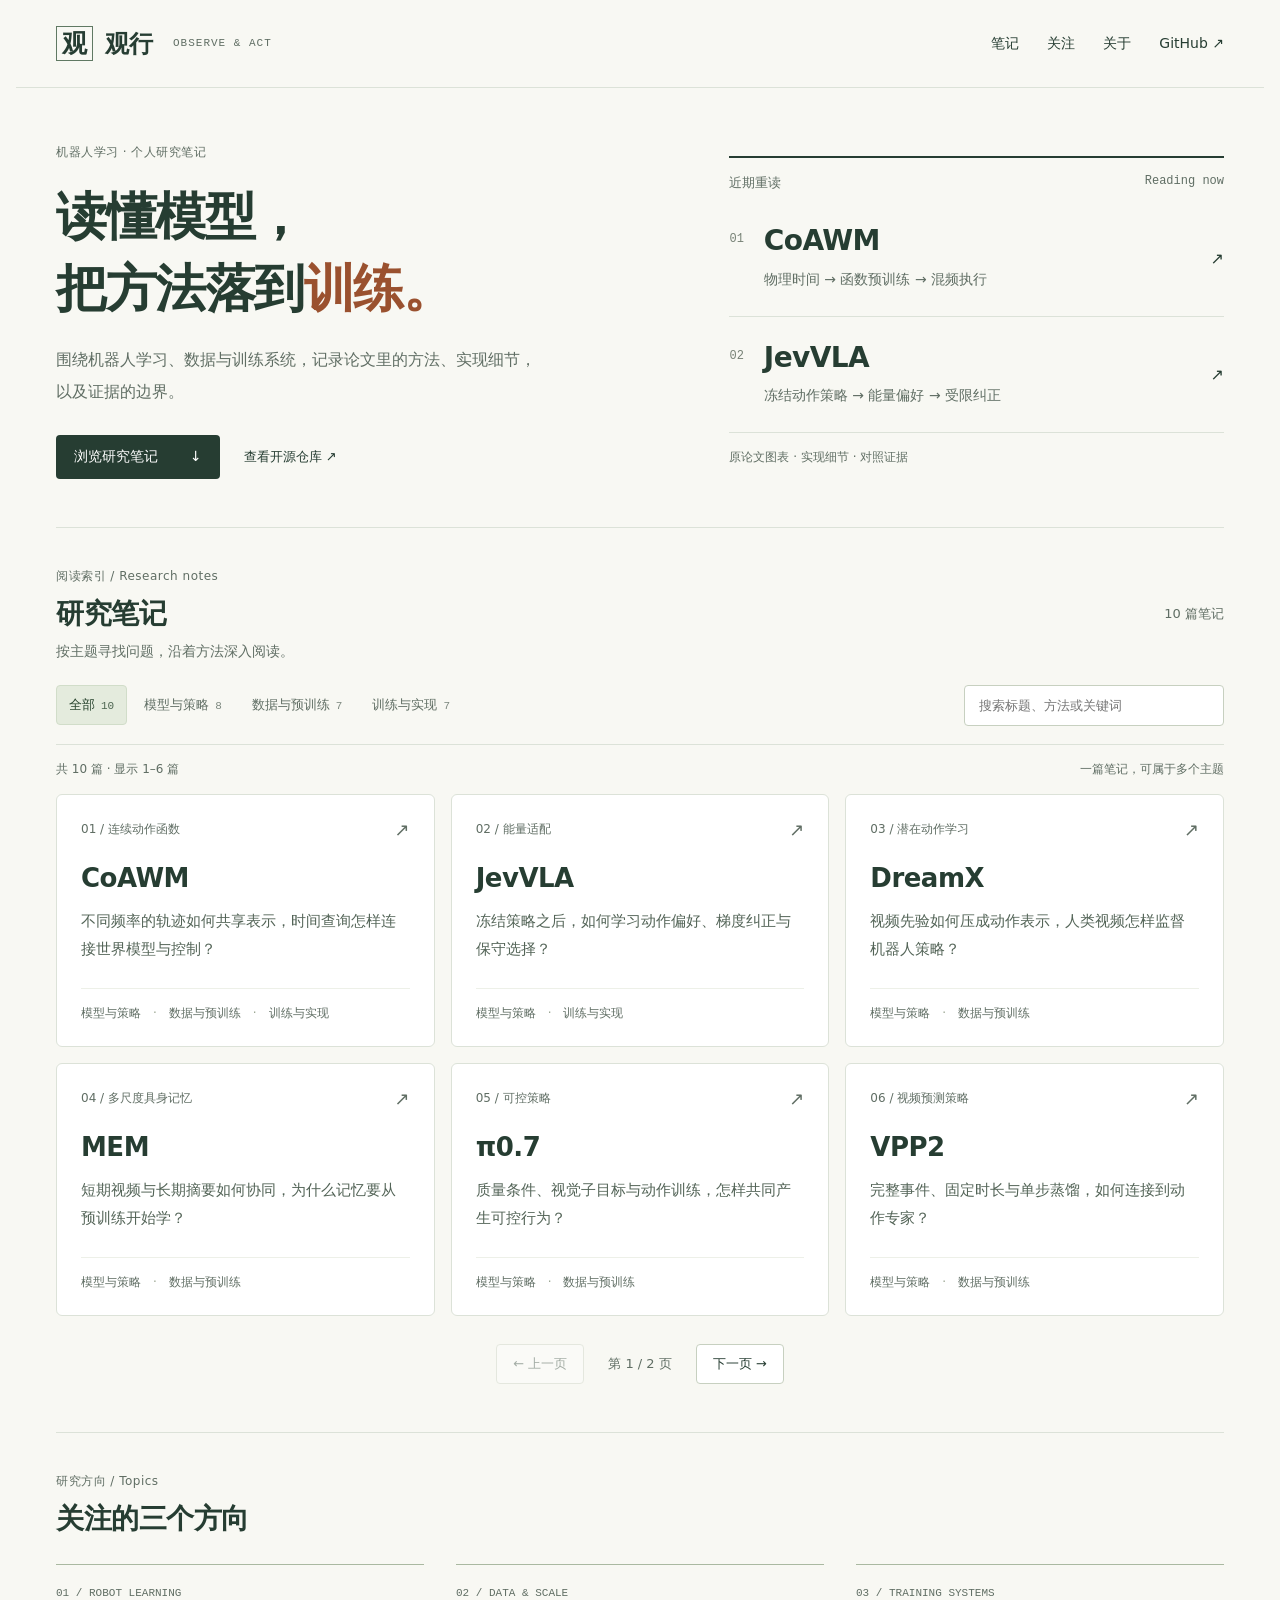
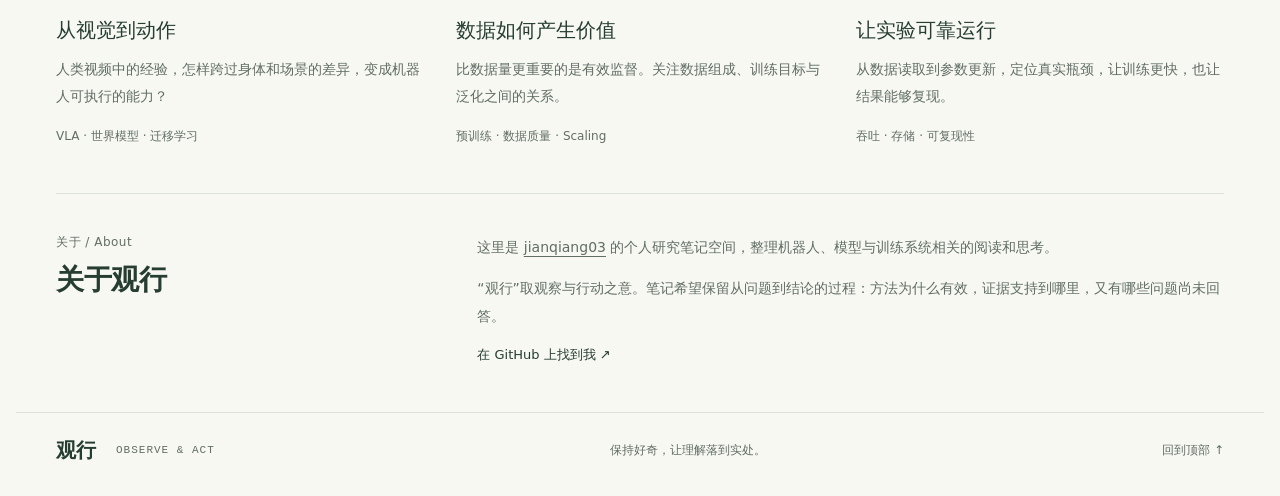
==== commit 7bb25424: "Add CoAWM deep reading on continuous action functions and mixed-frequency training" ====
--- a/index.html
+++ b/index.html
@@ -2,10 +2,10 @@
 
 <html lang="zh-CN"><head><meta charset="utf-8"/><meta content="width=device-width,initial-scale=1" name="viewport"/><meta content="观行 · jianqiang03 的个人研究笔记，记录机器人学习、视觉语言动作模型与训练系统。" name="description"/><title>观行 · jianqiang03</title><link href="style.css?v=taste-index2" rel="stylesheet"/></head><body>
 <a class="skip" href="#main">跳到正文</a><header><a class="brand" href="./"><span class="seal">观</span>观行<span class="brand-en">OBSERVE &amp; ACT</span></a><nav aria-label="主导航"><a href="#notes">笔记</a><a href="#directions">关注</a><a href="#about">关于</a><a href="https://github.com/jianqiang03" rel="noopener noreferrer" target="_blank">GitHub ↗</a></nav></header>
-<main id="main"><section class="hero"><div class="hero-copy"><p class="eyebrow">机器人学习 · 个人研究笔记</p><h1>读懂模型，<br/>把方法落到<span class="accent">训练。</span></h1><p class="intro">围绕机器人学习、数据与训练系统，记录论文里的方法、实现细节，以及证据的边界。</p><div class="hero-actions"><a class="button" href="#notes">浏览研究笔记 <span aria-hidden="true">↓</span></a><a class="text-link" href="https://github.com/jianqiang03/jianqiang03.github.io">查看开源仓库 ↗</a></div></div><div class="recent-reading"><div class="recent-head"><span>近期重读</span><span>Reading now</span></div><a href="notes/jevvla/"><span class="recent-number">01</span><div><h2>JevVLA</h2><p>冻结动作策略 → 能量偏好 → 受限纠正</p></div><span aria-hidden="true">↗</span></a><a href="notes/mem/"><span class="recent-number">02</span><div><h2>MEM</h2><p>视频历史 → 语义摘要 → 纠错行动</p></div><span aria-hidden="true">↗</span></a><p class="recent-foot">原论文图表 · 实现细节 · 对照证据</p></div></section>
+<main id="main"><section class="hero"><div class="hero-copy"><p class="eyebrow">机器人学习 · 个人研究笔记</p><h1>读懂模型，<br/>把方法落到<span class="accent">训练。</span></h1><p class="intro">围绕机器人学习、数据与训练系统，记录论文里的方法、实现细节，以及证据的边界。</p><div class="hero-actions"><a class="button" href="#notes">浏览研究笔记 <span aria-hidden="true">↓</span></a><a class="text-link" href="https://github.com/jianqiang03/jianqiang03.github.io">查看开源仓库 ↗</a></div></div><div class="recent-reading"><div class="recent-head"><span>近期重读</span><span>Reading now</span></div><a href="notes/coawm/"><span class="recent-number">01</span><div><h2>CoAWM</h2><p>物理时间 → 函数预训练 → 混频执行</p></div><span aria-hidden="true">↗</span></a><a href="notes/jevvla/"><span class="recent-number">02</span><div><h2>JevVLA</h2><p>冻结动作策略 → 能量偏好 → 受限纠正</p></div><span aria-hidden="true">↗</span></a><p class="recent-foot">原论文图表 · 实现细节 · 对照证据</p></div></section>
 <section class="notes" id="notes"><div class="section-head"><div><p class="eyebrow">阅读索引 / Research notes</p><h2>研究笔记</h2><p class="section-desc">按主题寻找问题，沿着方法深入阅读。</p></div><span class="count" id="note-total">8 篇笔记</span></div>
 <div class="library-tools" hidden=""><div aria-label="按主题筛选" class="filter-tabs" role="group"><button aria-pressed="true" data-filter="all" type="button">全部</button><button aria-pressed="false" data-filter="world" type="button">模型与策略</button><button aria-pressed="false" data-filter="data" type="button">数据与预训练</button><button aria-pressed="false" data-filter="systems" type="button">训练与实现</button></div><label class="note-search"><span>搜索笔记</span><input autocomplete="off" id="note-search" placeholder="搜索标题、方法或关键词" type="search"/></label></div>
-<div class="library-status" hidden=""><p aria-live="polite" id="note-status" role="status"></p><span>一篇笔记，可属于多个主题</span></div><div class="note-grid" id="note-grid"><a class="note-card" data-topics="world systems" href="notes/jevvla/"><div class="note-card-top"><span>01 / 能量适配</span><span aria-hidden="true">↗</span></div><h3>JevVLA</h3><p>冻结策略之后，如何学习动作偏好、梯度纠正与保守选择？</p><div class="note-card-tags"><span>模型与策略</span><span>训练与实现</span></div></a><a class="note-card" data-topics="world data systems" href="notes/dreamx/"><div class="note-card-top"><span>02 / 潜在动作学习</span><span aria-hidden="true">↗</span></div><h3>DreamX</h3><p>视频先验如何压成动作表示，人类视频怎样监督机器人策略？</p><div class="note-card-tags"><span>模型与策略</span><span>数据与预训练</span></div></a><a class="note-card" data-topics="world data systems" href="notes/mem/"><div class="note-card-top"><span>03 / 多尺度具身记忆</span><span aria-hidden="true">↗</span></div><h3>MEM</h3><p>短期视频与长期摘要如何协同，为什么记忆要从预训练开始学？</p><div class="note-card-tags"><span>模型与策略</span><span>数据与预训练</span></div></a><a class="note-card" data-topics="world data" href="notes/pi07/"><div class="note-card-top"><span>04 / 可控策略</span><span aria-hidden="true">↗</span></div><h3>π0.7</h3><p>质量条件、视觉子目标与动作训练，怎样共同产生可控行为？</p><div class="note-card-tags"><span>模型与策略</span><span>数据与预训练</span></div></a><a class="note-card" data-topics="world data" href="notes/vpp2/"><div class="note-card-top"><span>05 / 视频预测策略</span><span aria-hidden="true">↗</span></div><h3>VPP2</h3><p>完整事件、固定时长与单步蒸馏，如何连接到动作专家？</p><div class="note-card-tags"><span>模型与策略</span><span>数据与预训练</span></div></a><a class="note-card" data-topics="data systems" href="notes/vla-pretraining/"><div class="note-card-top"><span>06 / 五篇论文专题</span><span aria-hidden="true">↗</span></div><h3>VLA 预训练</h3><p>从数据配方、动作对齐到损失与梯度，梳理预训练关键细节。</p><div class="note-card-tags"><span>数据与预训练</span><span>训练与实现</span></div></a><a class="note-card" data-topics="data" href="notes/epsilon4p/"><div class="note-card-top"><span>07 / 混合数据训练</span><span aria-hidden="true">↗</span></div><h3>ε4P</h3><p>不同精度与任务的数据，如何通过流时间分配参与训练？</p><div class="note-card-tags"><span>数据与预训练</span></div></a><a class="note-card" data-topics="world systems" href="notes/dm05/"><div class="note-card-top"><span>08 / 记忆与动作</span><span aria-hidden="true">↗</span></div><h3>DM0.5</h3><p>历史上下文、具身语义监督与动态轨迹对齐的实现细节。</p><div class="note-card-tags"><span>模型与策略</span><span>训练与实现</span></div></a><a class="note-card" data-topics="world systems" href="notes/dyna-2/"><div class="note-card-top"><span>09 / 世界—动作模型</span><span aria-hidden="true">↗</span></div><h3>Dyna-2</h3><p>从人类视频到机器人控制，拆解数据、模型与训练系统。</p><div class="note-card-tags"><span>模型与策略</span><span>训练与实现</span></div></a></div>
+<div class="library-status" hidden=""><p aria-live="polite" id="note-status" role="status"></p><span>一篇笔记，可属于多个主题</span></div><div class="note-grid" id="note-grid"><a class="note-card" data-topics="world data systems" href="notes/coawm/"><div class="note-card-top"><span>01 / 连续动作函数</span><span aria-hidden="true">↗</span></div><h3>CoAWM</h3><p>不同频率的轨迹如何共享表示，时间查询怎样连接世界模型与控制？</p><div class="note-card-tags"><span>模型与策略</span><span>数据与预训练</span><span>训练与实现</span></div></a><a class="note-card" data-topics="world systems" href="notes/jevvla/"><div class="note-card-top"><span>02 / 能量适配</span><span aria-hidden="true">↗</span></div><h3>JevVLA</h3><p>冻结策略之后，如何学习动作偏好、梯度纠正与保守选择？</p><div class="note-card-tags"><span>模型与策略</span><span>训练与实现</span></div></a><a class="note-card" data-topics="world data systems" href="notes/dreamx/"><div class="note-card-top"><span>03 / 潜在动作学习</span><span aria-hidden="true">↗</span></div><h3>DreamX</h3><p>视频先验如何压成动作表示，人类视频怎样监督机器人策略？</p><div class="note-card-tags"><span>模型与策略</span><span>数据与预训练</span></div></a><a class="note-card" data-topics="world data systems" href="notes/mem/"><div class="note-card-top"><span>04 / 多尺度具身记忆</span><span aria-hidden="true">↗</span></div><h3>MEM</h3><p>短期视频与长期摘要如何协同，为什么记忆要从预训练开始学？</p><div class="note-card-tags"><span>模型与策略</span><span>数据与预训练</span></div></a><a class="note-card" data-topics="world data" href="notes/pi07/"><div class="note-card-top"><span>05 / 可控策略</span><span aria-hidden="true">↗</span></div><h3>π0.7</h3><p>质量条件、视觉子目标与动作训练，怎样共同产生可控行为？</p><div class="note-card-tags"><span>模型与策略</span><span>数据与预训练</span></div></a><a class="note-card" data-topics="world data" href="notes/vpp2/"><div class="note-card-top"><span>06 / 视频预测策略</span><span aria-hidden="true">↗</span></div><h3>VPP2</h3><p>完整事件、固定时长与单步蒸馏，如何连接到动作专家？</p><div class="note-card-tags"><span>模型与策略</span><span>数据与预训练</span></div></a><a class="note-card" data-topics="data systems" href="notes/vla-pretraining/"><div class="note-card-top"><span>07 / 五篇论文专题</span><span aria-hidden="true">↗</span></div><h3>VLA 预训练</h3><p>从数据配方、动作对齐到损失与梯度，梳理预训练关键细节。</p><div class="note-card-tags"><span>数据与预训练</span><span>训练与实现</span></div></a><a class="note-card" data-topics="data" href="notes/epsilon4p/"><div class="note-card-top"><span>08 / 混合数据训练</span><span aria-hidden="true">↗</span></div><h3>ε4P</h3><p>不同精度与任务的数据，如何通过流时间分配参与训练？</p><div class="note-card-tags"><span>数据与预训练</span></div></a><a class="note-card" data-topics="world systems" href="notes/dm05/"><div class="note-card-top"><span>09 / 记忆与动作</span><span aria-hidden="true">↗</span></div><h3>DM0.5</h3><p>历史上下文、具身语义监督与动态轨迹对齐的实现细节。</p><div class="note-card-tags"><span>模型与策略</span><span>训练与实现</span></div></a><a class="note-card" data-topics="world systems" href="notes/dyna-2/"><div class="note-card-top"><span>10 / 世界—动作模型</span><span aria-hidden="true">↗</span></div><h3>Dyna-2</h3><p>从人类视频到机器人控制，拆解数据、模型与训练系统。</p><div class="note-card-tags"><span>模型与策略</span><span>训练与实现</span></div></a></div>
 <div class="empty-state" hidden="" id="empty-notes"><h3>暂时没有匹配的笔记</h3><p>试试其他关键词，或返回全部文章。</p><button id="reset-notes" type="button">清除筛选</button></div>
 <nav aria-label="笔记分页" class="pagination" hidden="" id="note-pagination"><button id="previous-page" type="button">← 上一页</button><span id="page-label"></span><button id="next-page" type="button">下一页 →</button></nav>
 </section>
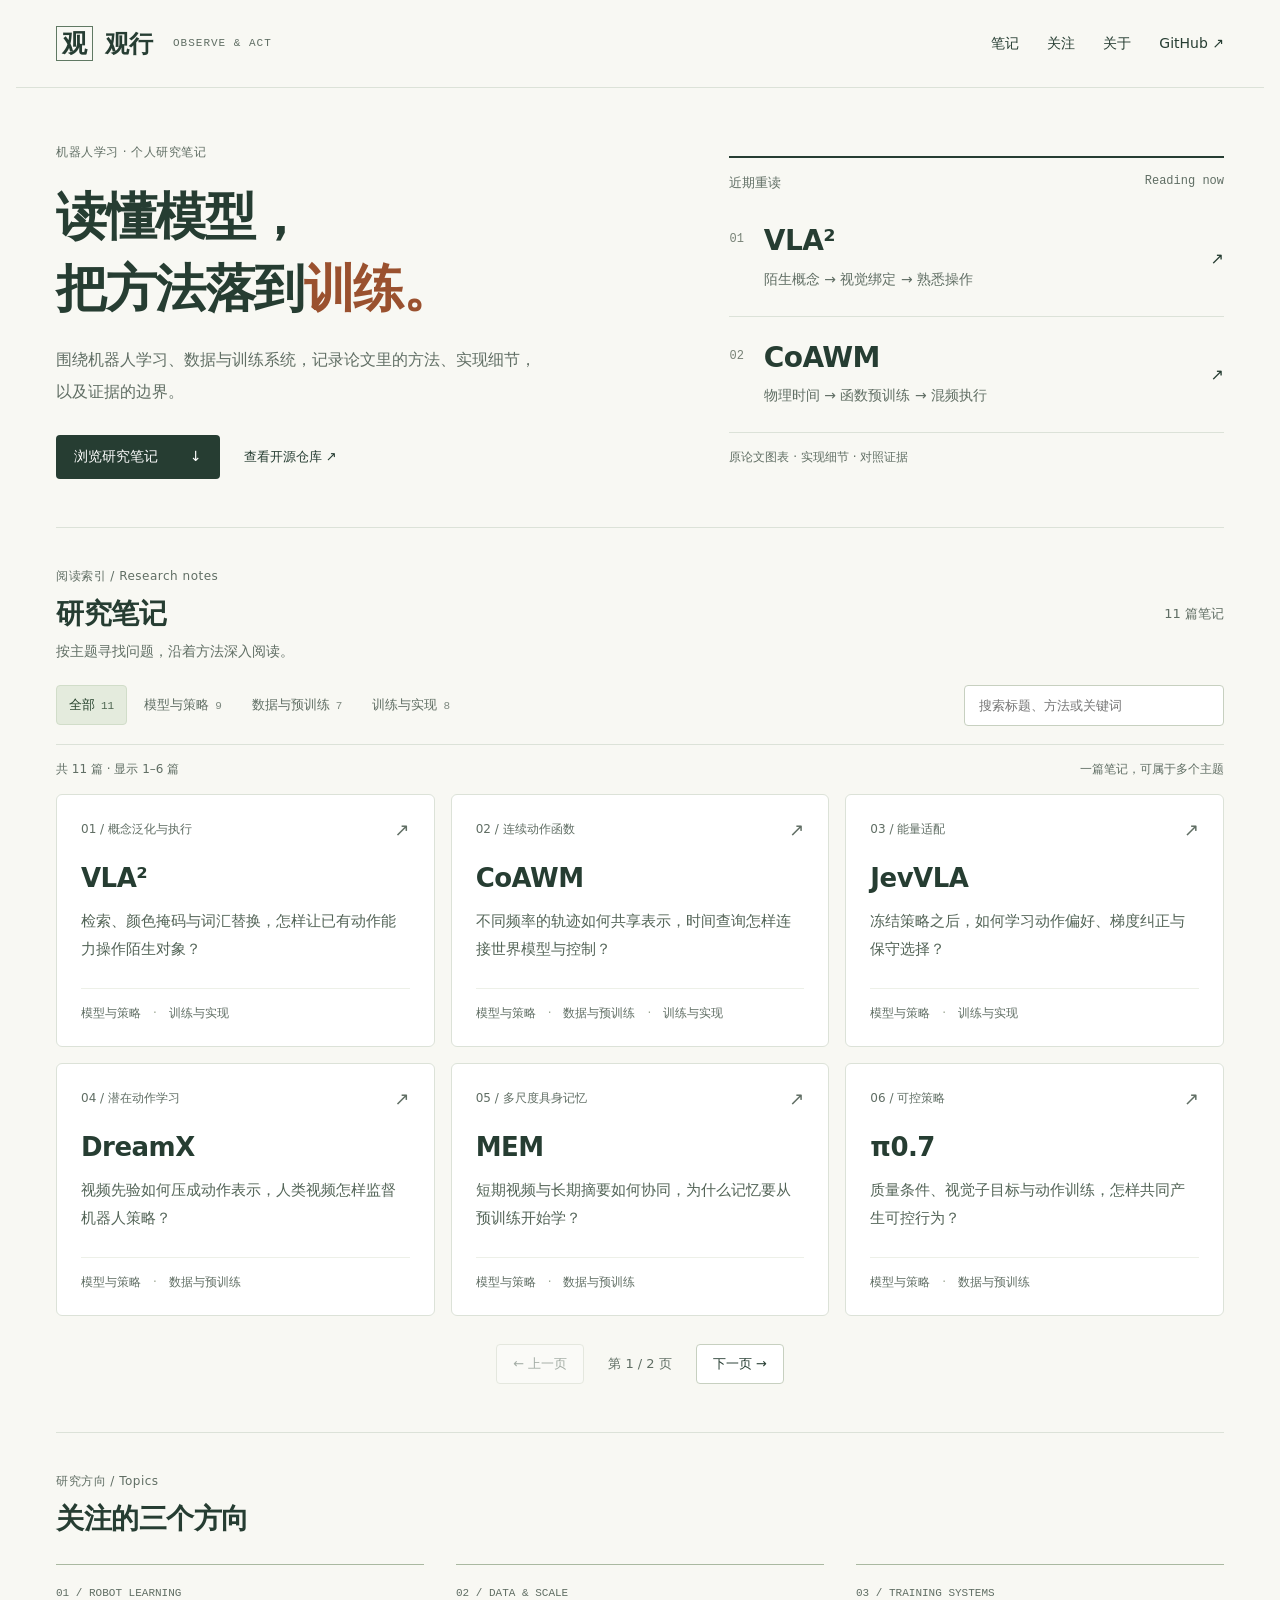
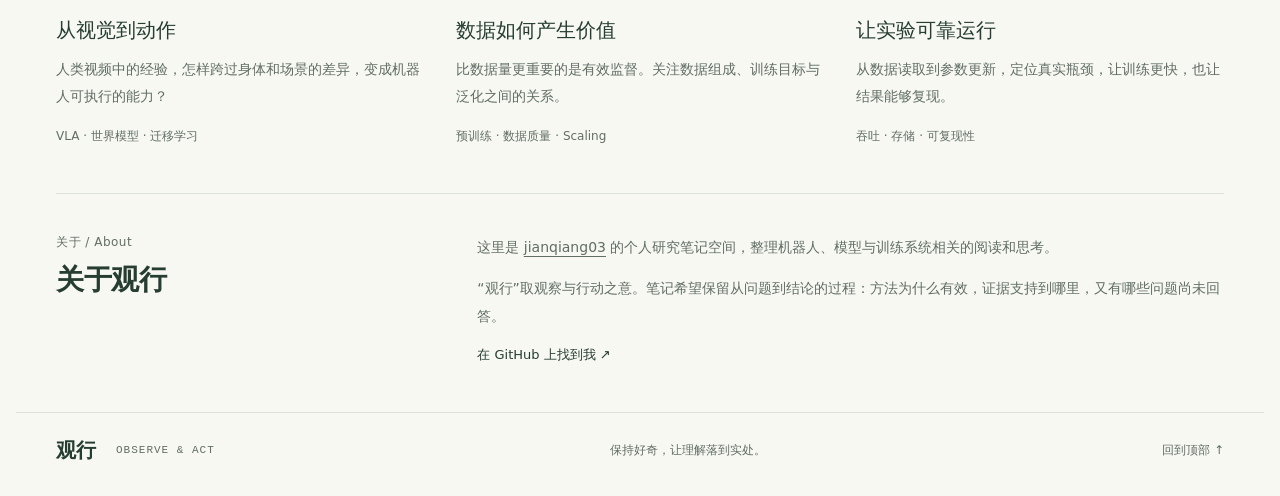
==== commit 2e06fe92: "Publish VLA2 deep reading with implementation and benchmark analysis" ====
--- a/index.html
+++ b/index.html
@@ -2,10 +2,10 @@
 
 <html lang="zh-CN"><head><meta charset="utf-8"/><meta content="width=device-width,initial-scale=1" name="viewport"/><meta content="观行 · jianqiang03 的个人研究笔记，记录机器人学习、视觉语言动作模型与训练系统。" name="description"/><title>观行 · jianqiang03</title><link href="style.css?v=taste-index2" rel="stylesheet"/></head><body>
 <a class="skip" href="#main">跳到正文</a><header><a class="brand" href="./"><span class="seal">观</span>观行<span class="brand-en">OBSERVE &amp; ACT</span></a><nav aria-label="主导航"><a href="#notes">笔记</a><a href="#directions">关注</a><a href="#about">关于</a><a href="https://github.com/jianqiang03" rel="noopener noreferrer" target="_blank">GitHub ↗</a></nav></header>
-<main id="main"><section class="hero"><div class="hero-copy"><p class="eyebrow">机器人学习 · 个人研究笔记</p><h1>读懂模型，<br/>把方法落到<span class="accent">训练。</span></h1><p class="intro">围绕机器人学习、数据与训练系统，记录论文里的方法、实现细节，以及证据的边界。</p><div class="hero-actions"><a class="button" href="#notes">浏览研究笔记 <span aria-hidden="true">↓</span></a><a class="text-link" href="https://github.com/jianqiang03/jianqiang03.github.io">查看开源仓库 ↗</a></div></div><div class="recent-reading"><div class="recent-head"><span>近期重读</span><span>Reading now</span></div><a href="notes/coawm/"><span class="recent-number">01</span><div><h2>CoAWM</h2><p>物理时间 → 函数预训练 → 混频执行</p></div><span aria-hidden="true">↗</span></a><a href="notes/jevvla/"><span class="recent-number">02</span><div><h2>JevVLA</h2><p>冻结动作策略 → 能量偏好 → 受限纠正</p></div><span aria-hidden="true">↗</span></a><p class="recent-foot">原论文图表 · 实现细节 · 对照证据</p></div></section>
+<main id="main"><section class="hero"><div class="hero-copy"><p class="eyebrow">机器人学习 · 个人研究笔记</p><h1>读懂模型，<br/>把方法落到<span class="accent">训练。</span></h1><p class="intro">围绕机器人学习、数据与训练系统，记录论文里的方法、实现细节，以及证据的边界。</p><div class="hero-actions"><a class="button" href="#notes">浏览研究笔记 <span aria-hidden="true">↓</span></a><a class="text-link" href="https://github.com/jianqiang03/jianqiang03.github.io">查看开源仓库 ↗</a></div></div><div class="recent-reading"><div class="recent-head"><span>近期重读</span><span>Reading now</span></div><a href="notes/vla2/"><span class="recent-number">01</span><div><h2>VLA²</h2><p>陌生概念 → 视觉绑定 → 熟悉操作</p></div><span aria-hidden="true">↗</span></a><a href="notes/coawm/"><span class="recent-number">02</span><div><h2>CoAWM</h2><p>物理时间 → 函数预训练 → 混频执行</p></div><span aria-hidden="true">↗</span></a><p class="recent-foot">原论文图表 · 实现细节 · 对照证据</p></div></section>
 <section class="notes" id="notes"><div class="section-head"><div><p class="eyebrow">阅读索引 / Research notes</p><h2>研究笔记</h2><p class="section-desc">按主题寻找问题，沿着方法深入阅读。</p></div><span class="count" id="note-total">8 篇笔记</span></div>
 <div class="library-tools" hidden=""><div aria-label="按主题筛选" class="filter-tabs" role="group"><button aria-pressed="true" data-filter="all" type="button">全部</button><button aria-pressed="false" data-filter="world" type="button">模型与策略</button><button aria-pressed="false" data-filter="data" type="button">数据与预训练</button><button aria-pressed="false" data-filter="systems" type="button">训练与实现</button></div><label class="note-search"><span>搜索笔记</span><input autocomplete="off" id="note-search" placeholder="搜索标题、方法或关键词" type="search"/></label></div>
-<div class="library-status" hidden=""><p aria-live="polite" id="note-status" role="status"></p><span>一篇笔记，可属于多个主题</span></div><div class="note-grid" id="note-grid"><a class="note-card" data-topics="world data systems" href="notes/coawm/"><div class="note-card-top"><span>01 / 连续动作函数</span><span aria-hidden="true">↗</span></div><h3>CoAWM</h3><p>不同频率的轨迹如何共享表示，时间查询怎样连接世界模型与控制？</p><div class="note-card-tags"><span>模型与策略</span><span>数据与预训练</span><span>训练与实现</span></div></a><a class="note-card" data-topics="world systems" href="notes/jevvla/"><div class="note-card-top"><span>02 / 能量适配</span><span aria-hidden="true">↗</span></div><h3>JevVLA</h3><p>冻结策略之后，如何学习动作偏好、梯度纠正与保守选择？</p><div class="note-card-tags"><span>模型与策略</span><span>训练与实现</span></div></a><a class="note-card" data-topics="world data systems" href="notes/dreamx/"><div class="note-card-top"><span>03 / 潜在动作学习</span><span aria-hidden="true">↗</span></div><h3>DreamX</h3><p>视频先验如何压成动作表示，人类视频怎样监督机器人策略？</p><div class="note-card-tags"><span>模型与策略</span><span>数据与预训练</span></div></a><a class="note-card" data-topics="world data systems" href="notes/mem/"><div class="note-card-top"><span>04 / 多尺度具身记忆</span><span aria-hidden="true">↗</span></div><h3>MEM</h3><p>短期视频与长期摘要如何协同，为什么记忆要从预训练开始学？</p><div class="note-card-tags"><span>模型与策略</span><span>数据与预训练</span></div></a><a class="note-card" data-topics="world data" href="notes/pi07/"><div class="note-card-top"><span>05 / 可控策略</span><span aria-hidden="true">↗</span></div><h3>π0.7</h3><p>质量条件、视觉子目标与动作训练，怎样共同产生可控行为？</p><div class="note-card-tags"><span>模型与策略</span><span>数据与预训练</span></div></a><a class="note-card" data-topics="world data" href="notes/vpp2/"><div class="note-card-top"><span>06 / 视频预测策略</span><span aria-hidden="true">↗</span></div><h3>VPP2</h3><p>完整事件、固定时长与单步蒸馏，如何连接到动作专家？</p><div class="note-card-tags"><span>模型与策略</span><span>数据与预训练</span></div></a><a class="note-card" data-topics="data systems" href="notes/vla-pretraining/"><div class="note-card-top"><span>07 / 五篇论文专题</span><span aria-hidden="true">↗</span></div><h3>VLA 预训练</h3><p>从数据配方、动作对齐到损失与梯度，梳理预训练关键细节。</p><div class="note-card-tags"><span>数据与预训练</span><span>训练与实现</span></div></a><a class="note-card" data-topics="data" href="notes/epsilon4p/"><div class="note-card-top"><span>08 / 混合数据训练</span><span aria-hidden="true">↗</span></div><h3>ε4P</h3><p>不同精度与任务的数据，如何通过流时间分配参与训练？</p><div class="note-card-tags"><span>数据与预训练</span></div></a><a class="note-card" data-topics="world systems" href="notes/dm05/"><div class="note-card-top"><span>09 / 记忆与动作</span><span aria-hidden="true">↗</span></div><h3>DM0.5</h3><p>历史上下文、具身语义监督与动态轨迹对齐的实现细节。</p><div class="note-card-tags"><span>模型与策略</span><span>训练与实现</span></div></a><a class="note-card" data-topics="world systems" href="notes/dyna-2/"><div class="note-card-top"><span>10 / 世界—动作模型</span><span aria-hidden="true">↗</span></div><h3>Dyna-2</h3><p>从人类视频到机器人控制，拆解数据、模型与训练系统。</p><div class="note-card-tags"><span>模型与策略</span><span>训练与实现</span></div></a></div>
+<div class="library-status" hidden=""><p aria-live="polite" id="note-status" role="status"></p><span>一篇笔记，可属于多个主题</span></div><div class="note-grid" id="note-grid"><a class="note-card" data-topics="world systems" href="notes/vla2/"><div class="note-card-top"><span>01 / 概念泛化与执行</span><span aria-hidden="true">↗</span></div><h3>VLA²</h3><p>检索、颜色掩码与词汇替换，怎样让已有动作能力操作陌生对象？</p><div class="note-card-tags"><span>模型与策略</span><span>训练与实现</span></div></a><a class="note-card" data-topics="world data systems" href="notes/coawm/"><div class="note-card-top"><span>02 / 连续动作函数</span><span aria-hidden="true">↗</span></div><h3>CoAWM</h3><p>不同频率的轨迹如何共享表示，时间查询怎样连接世界模型与控制？</p><div class="note-card-tags"><span>模型与策略</span><span>数据与预训练</span><span>训练与实现</span></div></a><a class="note-card" data-topics="world systems" href="notes/jevvla/"><div class="note-card-top"><span>03 / 能量适配</span><span aria-hidden="true">↗</span></div><h3>JevVLA</h3><p>冻结策略之后，如何学习动作偏好、梯度纠正与保守选择？</p><div class="note-card-tags"><span>模型与策略</span><span>训练与实现</span></div></a><a class="note-card" data-topics="world data systems" href="notes/dreamx/"><div class="note-card-top"><span>04 / 潜在动作学习</span><span aria-hidden="true">↗</span></div><h3>DreamX</h3><p>视频先验如何压成动作表示，人类视频怎样监督机器人策略？</p><div class="note-card-tags"><span>模型与策略</span><span>数据与预训练</span></div></a><a class="note-card" data-topics="world data systems" href="notes/mem/"><div class="note-card-top"><span>05 / 多尺度具身记忆</span><span aria-hidden="true">↗</span></div><h3>MEM</h3><p>短期视频与长期摘要如何协同，为什么记忆要从预训练开始学？</p><div class="note-card-tags"><span>模型与策略</span><span>数据与预训练</span></div></a><a class="note-card" data-topics="world data" href="notes/pi07/"><div class="note-card-top"><span>06 / 可控策略</span><span aria-hidden="true">↗</span></div><h3>π0.7</h3><p>质量条件、视觉子目标与动作训练，怎样共同产生可控行为？</p><div class="note-card-tags"><span>模型与策略</span><span>数据与预训练</span></div></a><a class="note-card" data-topics="world data" href="notes/vpp2/"><div class="note-card-top"><span>07 / 视频预测策略</span><span aria-hidden="true">↗</span></div><h3>VPP2</h3><p>完整事件、固定时长与单步蒸馏，如何连接到动作专家？</p><div class="note-card-tags"><span>模型与策略</span><span>数据与预训练</span></div></a><a class="note-card" data-topics="data systems" href="notes/vla-pretraining/"><div class="note-card-top"><span>08 / 五篇论文专题</span><span aria-hidden="true">↗</span></div><h3>VLA 预训练</h3><p>从数据配方、动作对齐到损失与梯度，梳理预训练关键细节。</p><div class="note-card-tags"><span>数据与预训练</span><span>训练与实现</span></div></a><a class="note-card" data-topics="data" href="notes/epsilon4p/"><div class="note-card-top"><span>09 / 混合数据训练</span><span aria-hidden="true">↗</span></div><h3>ε4P</h3><p>不同精度与任务的数据，如何通过流时间分配参与训练？</p><div class="note-card-tags"><span>数据与预训练</span></div></a><a class="note-card" data-topics="world systems" href="notes/dm05/"><div class="note-card-top"><span>10 / 记忆与动作</span><span aria-hidden="true">↗</span></div><h3>DM0.5</h3><p>历史上下文、具身语义监督与动态轨迹对齐的实现细节。</p><div class="note-card-tags"><span>模型与策略</span><span>训练与实现</span></div></a><a class="note-card" data-topics="world systems" href="notes/dyna-2/"><div class="note-card-top"><span>11 / 世界—动作模型</span><span aria-hidden="true">↗</span></div><h3>Dyna-2</h3><p>从人类视频到机器人控制，拆解数据、模型与训练系统。</p><div class="note-card-tags"><span>模型与策略</span><span>训练与实现</span></div></a></div>
 <div class="empty-state" hidden="" id="empty-notes"><h3>暂时没有匹配的笔记</h3><p>试试其他关键词，或返回全部文章。</p><button id="reset-notes" type="button">清除筛选</button></div>
 <nav aria-label="笔记分页" class="pagination" hidden="" id="note-pagination"><button id="previous-page" type="button">← 上一页</button><span id="page-label"></span><button id="next-page" type="button">下一页 →</button></nav>
 </section>
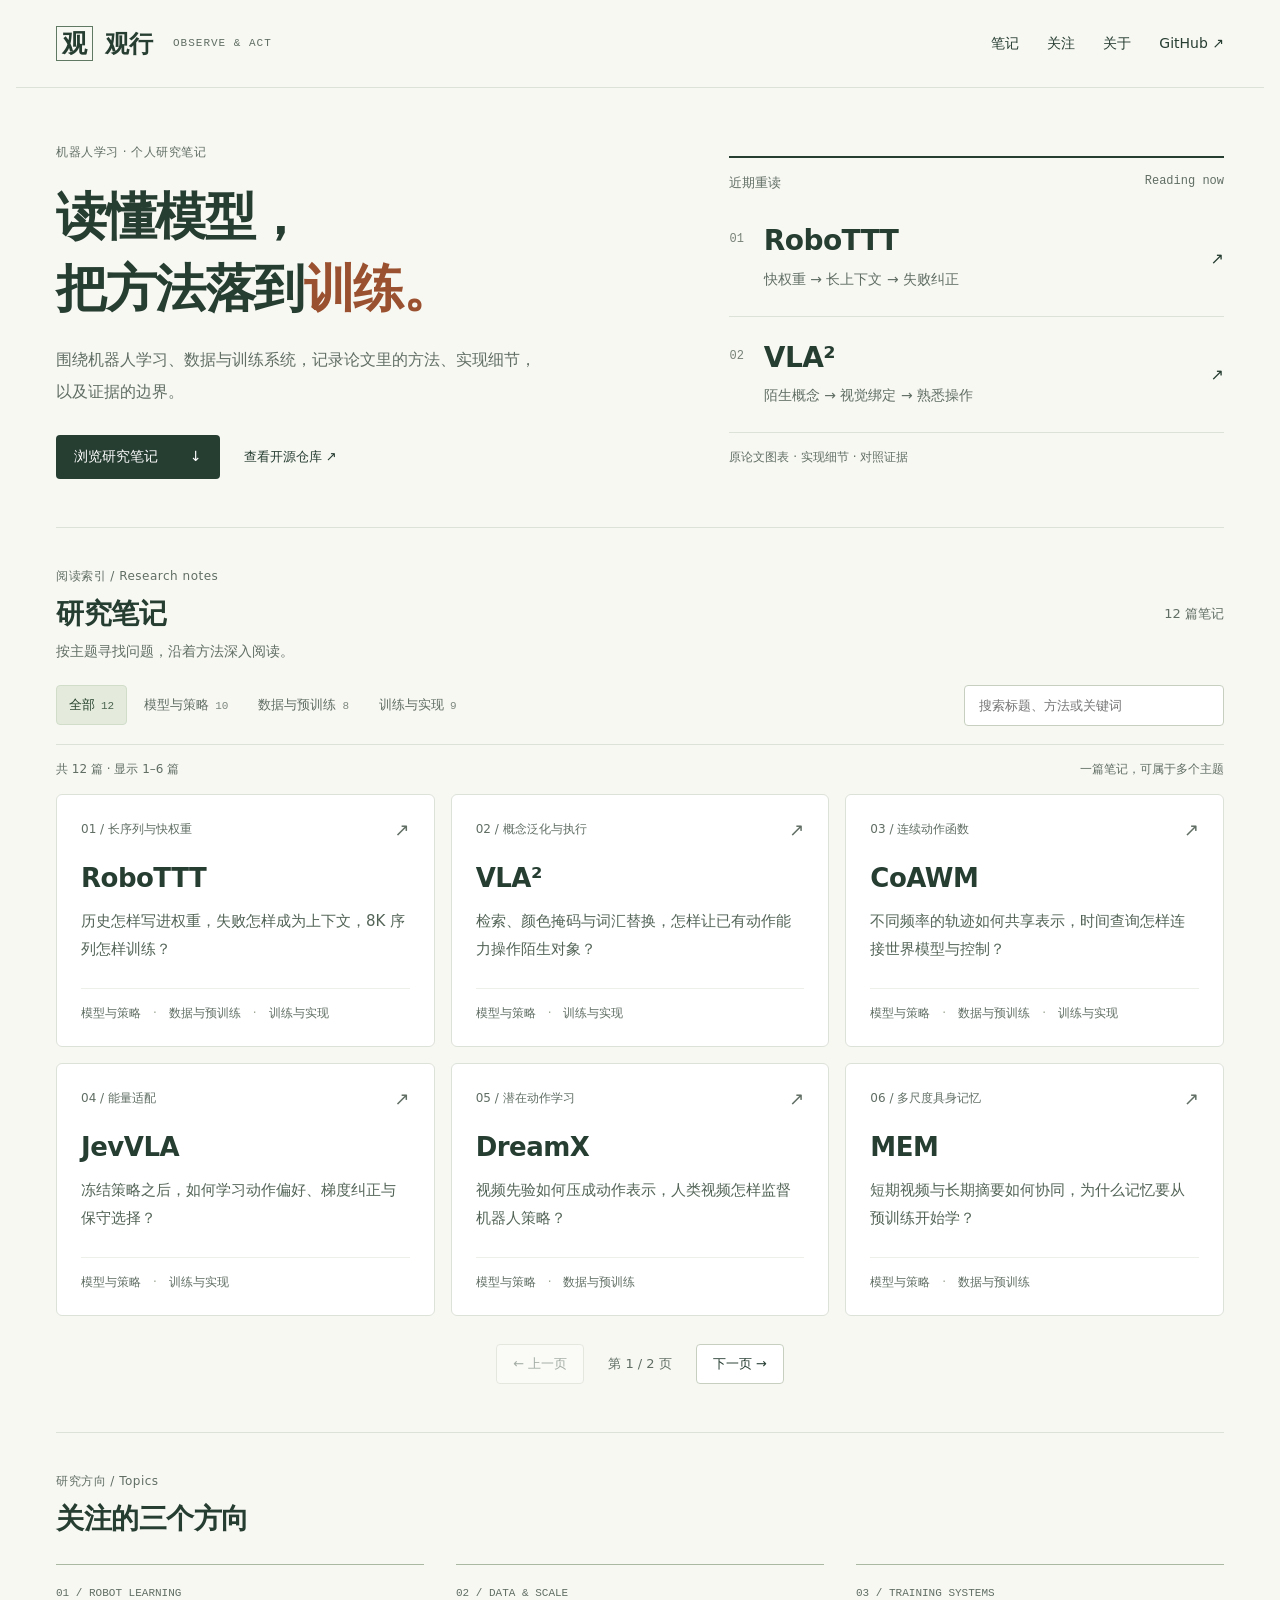
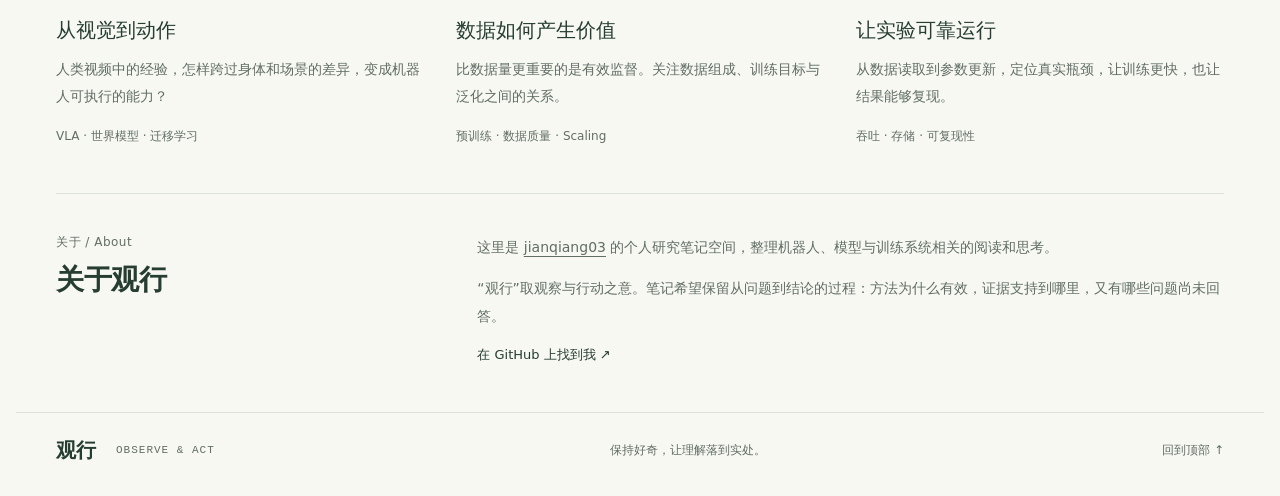
==== commit e720d56b: "Add RoboTTT deep reading with training details and original figures" ====
--- a/index.html
+++ b/index.html
@@ -2,10 +2,10 @@
 
 <html lang="zh-CN"><head><meta charset="utf-8"/><meta content="width=device-width,initial-scale=1" name="viewport"/><meta content="观行 · jianqiang03 的个人研究笔记，记录机器人学习、视觉语言动作模型与训练系统。" name="description"/><title>观行 · jianqiang03</title><link href="style.css?v=taste-index2" rel="stylesheet"/></head><body>
 <a class="skip" href="#main">跳到正文</a><header><a class="brand" href="./"><span class="seal">观</span>观行<span class="brand-en">OBSERVE &amp; ACT</span></a><nav aria-label="主导航"><a href="#notes">笔记</a><a href="#directions">关注</a><a href="#about">关于</a><a href="https://github.com/jianqiang03" rel="noopener noreferrer" target="_blank">GitHub ↗</a></nav></header>
-<main id="main"><section class="hero"><div class="hero-copy"><p class="eyebrow">机器人学习 · 个人研究笔记</p><h1>读懂模型，<br/>把方法落到<span class="accent">训练。</span></h1><p class="intro">围绕机器人学习、数据与训练系统，记录论文里的方法、实现细节，以及证据的边界。</p><div class="hero-actions"><a class="button" href="#notes">浏览研究笔记 <span aria-hidden="true">↓</span></a><a class="text-link" href="https://github.com/jianqiang03/jianqiang03.github.io">查看开源仓库 ↗</a></div></div><div class="recent-reading"><div class="recent-head"><span>近期重读</span><span>Reading now</span></div><a href="notes/vla2/"><span class="recent-number">01</span><div><h2>VLA²</h2><p>陌生概念 → 视觉绑定 → 熟悉操作</p></div><span aria-hidden="true">↗</span></a><a href="notes/coawm/"><span class="recent-number">02</span><div><h2>CoAWM</h2><p>物理时间 → 函数预训练 → 混频执行</p></div><span aria-hidden="true">↗</span></a><p class="recent-foot">原论文图表 · 实现细节 · 对照证据</p></div></section>
+<main id="main"><section class="hero"><div class="hero-copy"><p class="eyebrow">机器人学习 · 个人研究笔记</p><h1>读懂模型，<br/>把方法落到<span class="accent">训练。</span></h1><p class="intro">围绕机器人学习、数据与训练系统，记录论文里的方法、实现细节，以及证据的边界。</p><div class="hero-actions"><a class="button" href="#notes">浏览研究笔记 <span aria-hidden="true">↓</span></a><a class="text-link" href="https://github.com/jianqiang03/jianqiang03.github.io">查看开源仓库 ↗</a></div></div><div class="recent-reading"><div class="recent-head"><span>近期重读</span><span>Reading now</span></div><a href="notes/robottt/"><span class="recent-number">01</span><div><h2>RoboTTT</h2><p>快权重 → 长上下文 → 失败纠正</p></div><span aria-hidden="true">↗</span></a><a href="notes/vla2/"><span class="recent-number">02</span><div><h2>VLA²</h2><p>陌生概念 → 视觉绑定 → 熟悉操作</p></div><span aria-hidden="true">↗</span></a><p class="recent-foot">原论文图表 · 实现细节 · 对照证据</p></div></section>
 <section class="notes" id="notes"><div class="section-head"><div><p class="eyebrow">阅读索引 / Research notes</p><h2>研究笔记</h2><p class="section-desc">按主题寻找问题，沿着方法深入阅读。</p></div><span class="count" id="note-total">8 篇笔记</span></div>
 <div class="library-tools" hidden=""><div aria-label="按主题筛选" class="filter-tabs" role="group"><button aria-pressed="true" data-filter="all" type="button">全部</button><button aria-pressed="false" data-filter="world" type="button">模型与策略</button><button aria-pressed="false" data-filter="data" type="button">数据与预训练</button><button aria-pressed="false" data-filter="systems" type="button">训练与实现</button></div><label class="note-search"><span>搜索笔记</span><input autocomplete="off" id="note-search" placeholder="搜索标题、方法或关键词" type="search"/></label></div>
-<div class="library-status" hidden=""><p aria-live="polite" id="note-status" role="status"></p><span>一篇笔记，可属于多个主题</span></div><div class="note-grid" id="note-grid"><a class="note-card" data-topics="world systems" href="notes/vla2/"><div class="note-card-top"><span>01 / 概念泛化与执行</span><span aria-hidden="true">↗</span></div><h3>VLA²</h3><p>检索、颜色掩码与词汇替换，怎样让已有动作能力操作陌生对象？</p><div class="note-card-tags"><span>模型与策略</span><span>训练与实现</span></div></a><a class="note-card" data-topics="world data systems" href="notes/coawm/"><div class="note-card-top"><span>02 / 连续动作函数</span><span aria-hidden="true">↗</span></div><h3>CoAWM</h3><p>不同频率的轨迹如何共享表示，时间查询怎样连接世界模型与控制？</p><div class="note-card-tags"><span>模型与策略</span><span>数据与预训练</span><span>训练与实现</span></div></a><a class="note-card" data-topics="world systems" href="notes/jevvla/"><div class="note-card-top"><span>03 / 能量适配</span><span aria-hidden="true">↗</span></div><h3>JevVLA</h3><p>冻结策略之后，如何学习动作偏好、梯度纠正与保守选择？</p><div class="note-card-tags"><span>模型与策略</span><span>训练与实现</span></div></a><a class="note-card" data-topics="world data systems" href="notes/dreamx/"><div class="note-card-top"><span>04 / 潜在动作学习</span><span aria-hidden="true">↗</span></div><h3>DreamX</h3><p>视频先验如何压成动作表示，人类视频怎样监督机器人策略？</p><div class="note-card-tags"><span>模型与策略</span><span>数据与预训练</span></div></a><a class="note-card" data-topics="world data systems" href="notes/mem/"><div class="note-card-top"><span>05 / 多尺度具身记忆</span><span aria-hidden="true">↗</span></div><h3>MEM</h3><p>短期视频与长期摘要如何协同，为什么记忆要从预训练开始学？</p><div class="note-card-tags"><span>模型与策略</span><span>数据与预训练</span></div></a><a class="note-card" data-topics="world data" href="notes/pi07/"><div class="note-card-top"><span>06 / 可控策略</span><span aria-hidden="true">↗</span></div><h3>π0.7</h3><p>质量条件、视觉子目标与动作训练，怎样共同产生可控行为？</p><div class="note-card-tags"><span>模型与策略</span><span>数据与预训练</span></div></a><a class="note-card" data-topics="world data" href="notes/vpp2/"><div class="note-card-top"><span>07 / 视频预测策略</span><span aria-hidden="true">↗</span></div><h3>VPP2</h3><p>完整事件、固定时长与单步蒸馏，如何连接到动作专家？</p><div class="note-card-tags"><span>模型与策略</span><span>数据与预训练</span></div></a><a class="note-card" data-topics="data systems" href="notes/vla-pretraining/"><div class="note-card-top"><span>08 / 五篇论文专题</span><span aria-hidden="true">↗</span></div><h3>VLA 预训练</h3><p>从数据配方、动作对齐到损失与梯度，梳理预训练关键细节。</p><div class="note-card-tags"><span>数据与预训练</span><span>训练与实现</span></div></a><a class="note-card" data-topics="data" href="notes/epsilon4p/"><div class="note-card-top"><span>09 / 混合数据训练</span><span aria-hidden="true">↗</span></div><h3>ε4P</h3><p>不同精度与任务的数据，如何通过流时间分配参与训练？</p><div class="note-card-tags"><span>数据与预训练</span></div></a><a class="note-card" data-topics="world systems" href="notes/dm05/"><div class="note-card-top"><span>10 / 记忆与动作</span><span aria-hidden="true">↗</span></div><h3>DM0.5</h3><p>历史上下文、具身语义监督与动态轨迹对齐的实现细节。</p><div class="note-card-tags"><span>模型与策略</span><span>训练与实现</span></div></a><a class="note-card" data-topics="world systems" href="notes/dyna-2/"><div class="note-card-top"><span>11 / 世界—动作模型</span><span aria-hidden="true">↗</span></div><h3>Dyna-2</h3><p>从人类视频到机器人控制，拆解数据、模型与训练系统。</p><div class="note-card-tags"><span>模型与策略</span><span>训练与实现</span></div></a></div>
+<div class="library-status" hidden=""><p aria-live="polite" id="note-status" role="status"></p><span>一篇笔记，可属于多个主题</span></div><div class="note-grid" id="note-grid"><a class="note-card" data-topics="world data systems" href="notes/robottt/"><div class="note-card-top"><span>01 / 长序列与快权重</span><span aria-hidden="true">↗</span></div><h3>RoboTTT</h3><p>历史怎样写进权重，失败怎样成为上下文，8K 序列怎样训练？</p><div class="note-card-tags"><span>模型与策略</span><span>数据与预训练</span><span>训练与实现</span></div></a><a class="note-card" data-topics="world systems" href="notes/vla2/"><div class="note-card-top"><span>02 / 概念泛化与执行</span><span aria-hidden="true">↗</span></div><h3>VLA²</h3><p>检索、颜色掩码与词汇替换，怎样让已有动作能力操作陌生对象？</p><div class="note-card-tags"><span>模型与策略</span><span>训练与实现</span></div></a><a class="note-card" data-topics="world data systems" href="notes/coawm/"><div class="note-card-top"><span>03 / 连续动作函数</span><span aria-hidden="true">↗</span></div><h3>CoAWM</h3><p>不同频率的轨迹如何共享表示，时间查询怎样连接世界模型与控制？</p><div class="note-card-tags"><span>模型与策略</span><span>数据与预训练</span><span>训练与实现</span></div></a><a class="note-card" data-topics="world systems" href="notes/jevvla/"><div class="note-card-top"><span>04 / 能量适配</span><span aria-hidden="true">↗</span></div><h3>JevVLA</h3><p>冻结策略之后，如何学习动作偏好、梯度纠正与保守选择？</p><div class="note-card-tags"><span>模型与策略</span><span>训练与实现</span></div></a><a class="note-card" data-topics="world data systems" href="notes/dreamx/"><div class="note-card-top"><span>05 / 潜在动作学习</span><span aria-hidden="true">↗</span></div><h3>DreamX</h3><p>视频先验如何压成动作表示，人类视频怎样监督机器人策略？</p><div class="note-card-tags"><span>模型与策略</span><span>数据与预训练</span></div></a><a class="note-card" data-topics="world data systems" href="notes/mem/"><div class="note-card-top"><span>06 / 多尺度具身记忆</span><span aria-hidden="true">↗</span></div><h3>MEM</h3><p>短期视频与长期摘要如何协同，为什么记忆要从预训练开始学？</p><div class="note-card-tags"><span>模型与策略</span><span>数据与预训练</span></div></a><a class="note-card" data-topics="world data" href="notes/pi07/"><div class="note-card-top"><span>07 / 可控策略</span><span aria-hidden="true">↗</span></div><h3>π0.7</h3><p>质量条件、视觉子目标与动作训练，怎样共同产生可控行为？</p><div class="note-card-tags"><span>模型与策略</span><span>数据与预训练</span></div></a><a class="note-card" data-topics="world data" href="notes/vpp2/"><div class="note-card-top"><span>08 / 视频预测策略</span><span aria-hidden="true">↗</span></div><h3>VPP2</h3><p>完整事件、固定时长与单步蒸馏，如何连接到动作专家？</p><div class="note-card-tags"><span>模型与策略</span><span>数据与预训练</span></div></a><a class="note-card" data-topics="data systems" href="notes/vla-pretraining/"><div class="note-card-top"><span>09 / 五篇论文专题</span><span aria-hidden="true">↗</span></div><h3>VLA 预训练</h3><p>从数据配方、动作对齐到损失与梯度，梳理预训练关键细节。</p><div class="note-card-tags"><span>数据与预训练</span><span>训练与实现</span></div></a><a class="note-card" data-topics="data" href="notes/epsilon4p/"><div class="note-card-top"><span>10 / 混合数据训练</span><span aria-hidden="true">↗</span></div><h3>ε4P</h3><p>不同精度与任务的数据，如何通过流时间分配参与训练？</p><div class="note-card-tags"><span>数据与预训练</span></div></a><a class="note-card" data-topics="world systems" href="notes/dm05/"><div class="note-card-top"><span>11 / 记忆与动作</span><span aria-hidden="true">↗</span></div><h3>DM0.5</h3><p>历史上下文、具身语义监督与动态轨迹对齐的实现细节。</p><div class="note-card-tags"><span>模型与策略</span><span>训练与实现</span></div></a><a class="note-card" data-topics="world systems" href="notes/dyna-2/"><div class="note-card-top"><span>12 / 世界—动作模型</span><span aria-hidden="true">↗</span></div><h3>Dyna-2</h3><p>从人类视频到机器人控制，拆解数据、模型与训练系统。</p><div class="note-card-tags"><span>模型与策略</span><span>训练与实现</span></div></a></div>
 <div class="empty-state" hidden="" id="empty-notes"><h3>暂时没有匹配的笔记</h3><p>试试其他关键词，或返回全部文章。</p><button id="reset-notes" type="button">清除筛选</button></div>
 <nav aria-label="笔记分页" class="pagination" hidden="" id="note-pagination"><button id="previous-page" type="button">← 上一页</button><span id="page-label"></span><button id="next-page" type="button">下一页 →</button></nav>
 </section>
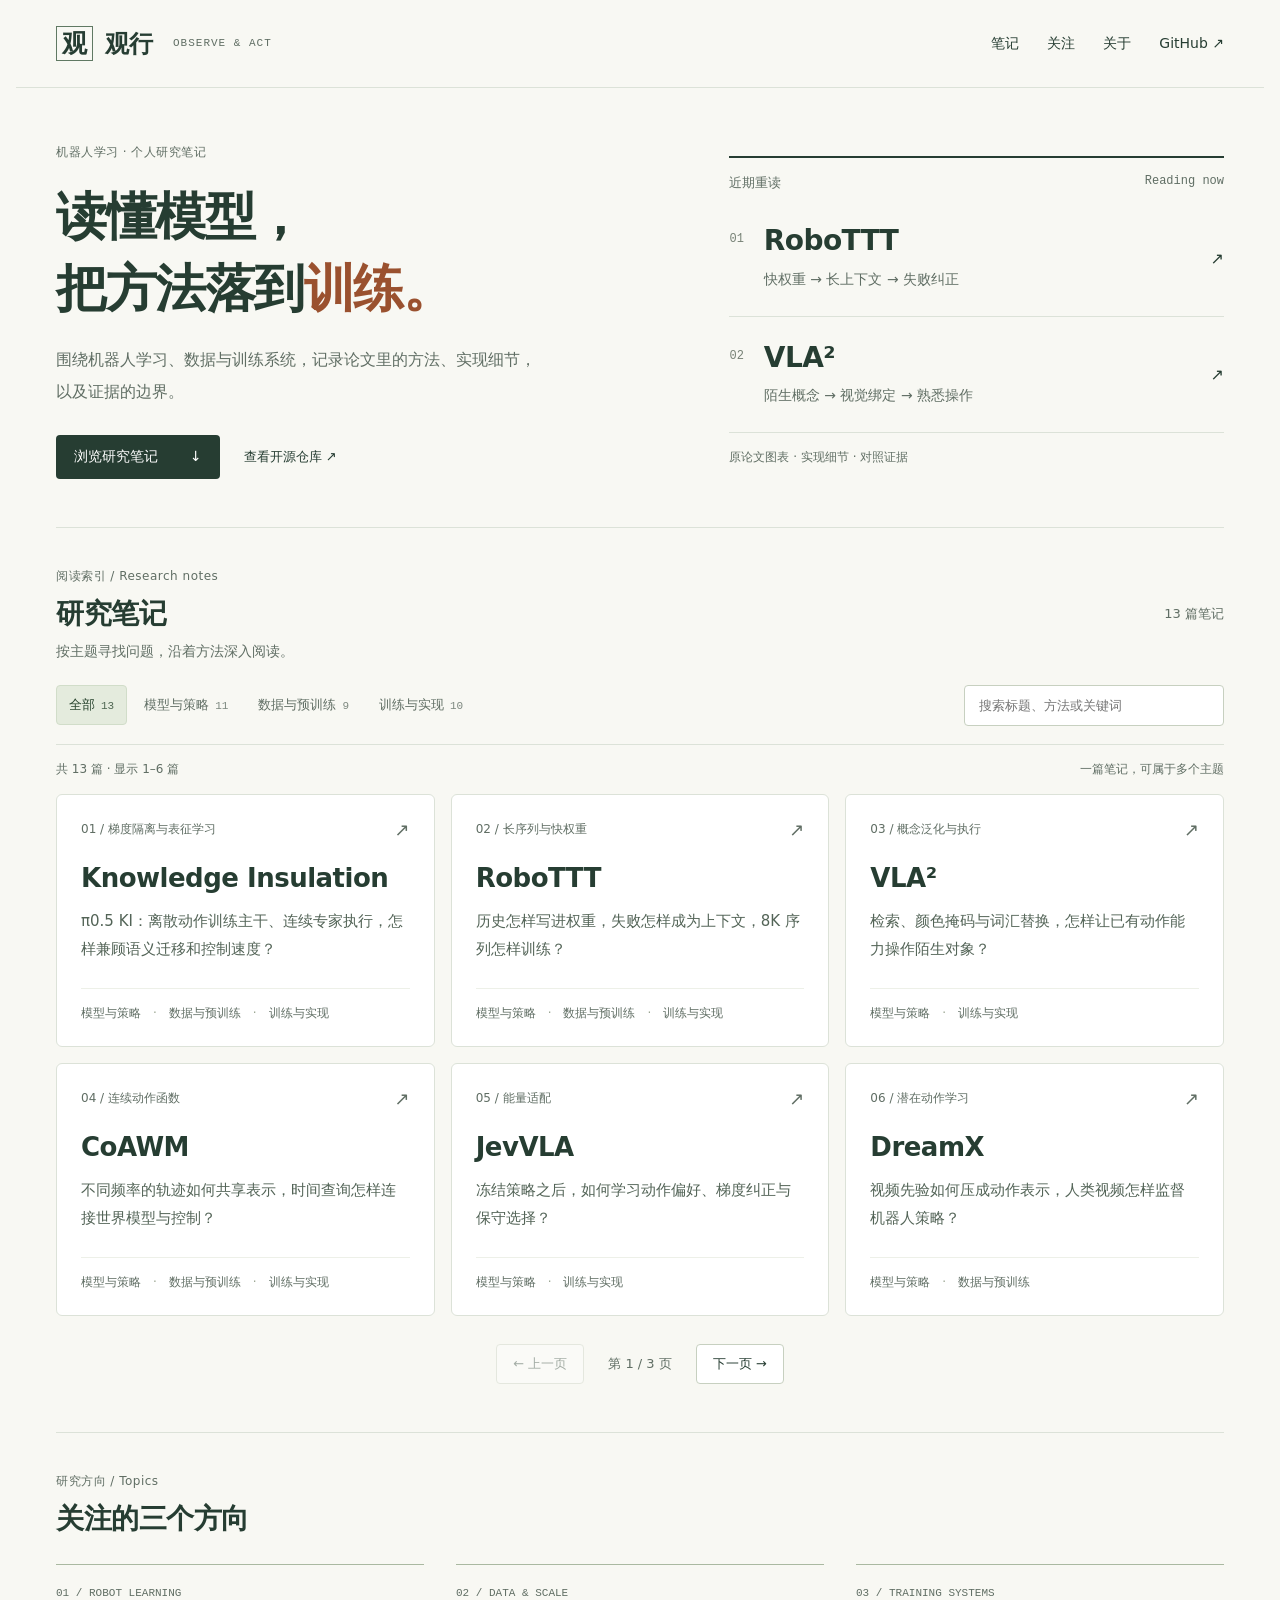
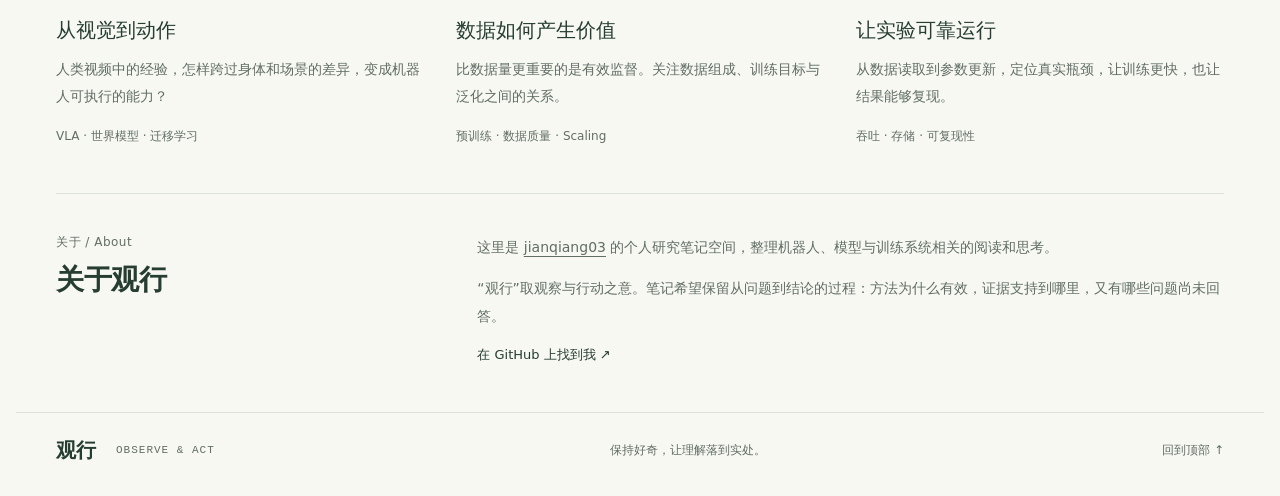
==== commit 20be2b6c: "Add Knowledge Insulation paper interpretation and library entry" ====
--- a/index.html
+++ b/index.html
@@ -3,9 +3,9 @@
 <html lang="zh-CN"><head><meta charset="utf-8"/><meta content="width=device-width,initial-scale=1" name="viewport"/><meta content="观行 · jianqiang03 的个人研究笔记，记录机器人学习、视觉语言动作模型与训练系统。" name="description"/><title>观行 · jianqiang03</title><link href="style.css?v=taste-index2" rel="stylesheet"/></head><body>
 <a class="skip" href="#main">跳到正文</a><header><a class="brand" href="./"><span class="seal">观</span>观行<span class="brand-en">OBSERVE &amp; ACT</span></a><nav aria-label="主导航"><a href="#notes">笔记</a><a href="#directions">关注</a><a href="#about">关于</a><a href="https://github.com/jianqiang03" rel="noopener noreferrer" target="_blank">GitHub ↗</a></nav></header>
 <main id="main"><section class="hero"><div class="hero-copy"><p class="eyebrow">机器人学习 · 个人研究笔记</p><h1>读懂模型，<br/>把方法落到<span class="accent">训练。</span></h1><p class="intro">围绕机器人学习、数据与训练系统，记录论文里的方法、实现细节，以及证据的边界。</p><div class="hero-actions"><a class="button" href="#notes">浏览研究笔记 <span aria-hidden="true">↓</span></a><a class="text-link" href="https://github.com/jianqiang03/jianqiang03.github.io">查看开源仓库 ↗</a></div></div><div class="recent-reading"><div class="recent-head"><span>近期重读</span><span>Reading now</span></div><a href="notes/robottt/"><span class="recent-number">01</span><div><h2>RoboTTT</h2><p>快权重 → 长上下文 → 失败纠正</p></div><span aria-hidden="true">↗</span></a><a href="notes/vla2/"><span class="recent-number">02</span><div><h2>VLA²</h2><p>陌生概念 → 视觉绑定 → 熟悉操作</p></div><span aria-hidden="true">↗</span></a><p class="recent-foot">原论文图表 · 实现细节 · 对照证据</p></div></section>
-<section class="notes" id="notes"><div class="section-head"><div><p class="eyebrow">阅读索引 / Research notes</p><h2>研究笔记</h2><p class="section-desc">按主题寻找问题，沿着方法深入阅读。</p></div><span class="count" id="note-total">8 篇笔记</span></div>
+<section class="notes" id="notes"><div class="section-head"><div><p class="eyebrow">阅读索引 / Research notes</p><h2>研究笔记</h2><p class="section-desc">按主题寻找问题，沿着方法深入阅读。</p></div><span class="count" id="note-total">13 篇笔记</span></div>
 <div class="library-tools" hidden=""><div aria-label="按主题筛选" class="filter-tabs" role="group"><button aria-pressed="true" data-filter="all" type="button">全部</button><button aria-pressed="false" data-filter="world" type="button">模型与策略</button><button aria-pressed="false" data-filter="data" type="button">数据与预训练</button><button aria-pressed="false" data-filter="systems" type="button">训练与实现</button></div><label class="note-search"><span>搜索笔记</span><input autocomplete="off" id="note-search" placeholder="搜索标题、方法或关键词" type="search"/></label></div>
-<div class="library-status" hidden=""><p aria-live="polite" id="note-status" role="status"></p><span>一篇笔记，可属于多个主题</span></div><div class="note-grid" id="note-grid"><a class="note-card" data-topics="world data systems" href="notes/robottt/"><div class="note-card-top"><span>01 / 长序列与快权重</span><span aria-hidden="true">↗</span></div><h3>RoboTTT</h3><p>历史怎样写进权重，失败怎样成为上下文，8K 序列怎样训练？</p><div class="note-card-tags"><span>模型与策略</span><span>数据与预训练</span><span>训练与实现</span></div></a><a class="note-card" data-topics="world systems" href="notes/vla2/"><div class="note-card-top"><span>02 / 概念泛化与执行</span><span aria-hidden="true">↗</span></div><h3>VLA²</h3><p>检索、颜色掩码与词汇替换，怎样让已有动作能力操作陌生对象？</p><div class="note-card-tags"><span>模型与策略</span><span>训练与实现</span></div></a><a class="note-card" data-topics="world data systems" href="notes/coawm/"><div class="note-card-top"><span>03 / 连续动作函数</span><span aria-hidden="true">↗</span></div><h3>CoAWM</h3><p>不同频率的轨迹如何共享表示，时间查询怎样连接世界模型与控制？</p><div class="note-card-tags"><span>模型与策略</span><span>数据与预训练</span><span>训练与实现</span></div></a><a class="note-card" data-topics="world systems" href="notes/jevvla/"><div class="note-card-top"><span>04 / 能量适配</span><span aria-hidden="true">↗</span></div><h3>JevVLA</h3><p>冻结策略之后，如何学习动作偏好、梯度纠正与保守选择？</p><div class="note-card-tags"><span>模型与策略</span><span>训练与实现</span></div></a><a class="note-card" data-topics="world data systems" href="notes/dreamx/"><div class="note-card-top"><span>05 / 潜在动作学习</span><span aria-hidden="true">↗</span></div><h3>DreamX</h3><p>视频先验如何压成动作表示，人类视频怎样监督机器人策略？</p><div class="note-card-tags"><span>模型与策略</span><span>数据与预训练</span></div></a><a class="note-card" data-topics="world data systems" href="notes/mem/"><div class="note-card-top"><span>06 / 多尺度具身记忆</span><span aria-hidden="true">↗</span></div><h3>MEM</h3><p>短期视频与长期摘要如何协同，为什么记忆要从预训练开始学？</p><div class="note-card-tags"><span>模型与策略</span><span>数据与预训练</span></div></a><a class="note-card" data-topics="world data" href="notes/pi07/"><div class="note-card-top"><span>07 / 可控策略</span><span aria-hidden="true">↗</span></div><h3>π0.7</h3><p>质量条件、视觉子目标与动作训练，怎样共同产生可控行为？</p><div class="note-card-tags"><span>模型与策略</span><span>数据与预训练</span></div></a><a class="note-card" data-topics="world data" href="notes/vpp2/"><div class="note-card-top"><span>08 / 视频预测策略</span><span aria-hidden="true">↗</span></div><h3>VPP2</h3><p>完整事件、固定时长与单步蒸馏，如何连接到动作专家？</p><div class="note-card-tags"><span>模型与策略</span><span>数据与预训练</span></div></a><a class="note-card" data-topics="data systems" href="notes/vla-pretraining/"><div class="note-card-top"><span>09 / 五篇论文专题</span><span aria-hidden="true">↗</span></div><h3>VLA 预训练</h3><p>从数据配方、动作对齐到损失与梯度，梳理预训练关键细节。</p><div class="note-card-tags"><span>数据与预训练</span><span>训练与实现</span></div></a><a class="note-card" data-topics="data" href="notes/epsilon4p/"><div class="note-card-top"><span>10 / 混合数据训练</span><span aria-hidden="true">↗</span></div><h3>ε4P</h3><p>不同精度与任务的数据，如何通过流时间分配参与训练？</p><div class="note-card-tags"><span>数据与预训练</span></div></a><a class="note-card" data-topics="world systems" href="notes/dm05/"><div class="note-card-top"><span>11 / 记忆与动作</span><span aria-hidden="true">↗</span></div><h3>DM0.5</h3><p>历史上下文、具身语义监督与动态轨迹对齐的实现细节。</p><div class="note-card-tags"><span>模型与策略</span><span>训练与实现</span></div></a><a class="note-card" data-topics="world systems" href="notes/dyna-2/"><div class="note-card-top"><span>12 / 世界—动作模型</span><span aria-hidden="true">↗</span></div><h3>Dyna-2</h3><p>从人类视频到机器人控制，拆解数据、模型与训练系统。</p><div class="note-card-tags"><span>模型与策略</span><span>训练与实现</span></div></a></div>
+<div class="library-status" hidden=""><p aria-live="polite" id="note-status" role="status"></p><span>一篇笔记，可属于多个主题</span></div><div class="note-grid" id="note-grid"><a class="note-card" data-topics="world data systems" href="notes/knowledge-insulation/"><div class="note-card-top"><span>01 / 梯度隔离与表征学习</span><span aria-hidden="true">↗</span></div><h3>Knowledge Insulation</h3><p>π0.5 KI：离散动作训练主干、连续专家执行，怎样兼顾语义迁移和控制速度？</p><div class="note-card-tags"><span>模型与策略</span><span>数据与预训练</span><span>训练与实现</span></div></a><a class="note-card" data-topics="world data systems" href="notes/robottt/"><div class="note-card-top"><span>02 / 长序列与快权重</span><span aria-hidden="true">↗</span></div><h3>RoboTTT</h3><p>历史怎样写进权重，失败怎样成为上下文，8K 序列怎样训练？</p><div class="note-card-tags"><span>模型与策略</span><span>数据与预训练</span><span>训练与实现</span></div></a><a class="note-card" data-topics="world systems" href="notes/vla2/"><div class="note-card-top"><span>03 / 概念泛化与执行</span><span aria-hidden="true">↗</span></div><h3>VLA²</h3><p>检索、颜色掩码与词汇替换，怎样让已有动作能力操作陌生对象？</p><div class="note-card-tags"><span>模型与策略</span><span>训练与实现</span></div></a><a class="note-card" data-topics="world data systems" href="notes/coawm/"><div class="note-card-top"><span>04 / 连续动作函数</span><span aria-hidden="true">↗</span></div><h3>CoAWM</h3><p>不同频率的轨迹如何共享表示，时间查询怎样连接世界模型与控制？</p><div class="note-card-tags"><span>模型与策略</span><span>数据与预训练</span><span>训练与实现</span></div></a><a class="note-card" data-topics="world systems" href="notes/jevvla/"><div class="note-card-top"><span>05 / 能量适配</span><span aria-hidden="true">↗</span></div><h3>JevVLA</h3><p>冻结策略之后，如何学习动作偏好、梯度纠正与保守选择？</p><div class="note-card-tags"><span>模型与策略</span><span>训练与实现</span></div></a><a class="note-card" data-topics="world data systems" href="notes/dreamx/"><div class="note-card-top"><span>06 / 潜在动作学习</span><span aria-hidden="true">↗</span></div><h3>DreamX</h3><p>视频先验如何压成动作表示，人类视频怎样监督机器人策略？</p><div class="note-card-tags"><span>模型与策略</span><span>数据与预训练</span></div></a><a class="note-card" data-topics="world data systems" href="notes/mem/"><div class="note-card-top"><span>07 / 多尺度具身记忆</span><span aria-hidden="true">↗</span></div><h3>MEM</h3><p>短期视频与长期摘要如何协同，为什么记忆要从预训练开始学？</p><div class="note-card-tags"><span>模型与策略</span><span>数据与预训练</span></div></a><a class="note-card" data-topics="world data" href="notes/pi07/"><div class="note-card-top"><span>08 / 可控策略</span><span aria-hidden="true">↗</span></div><h3>π0.7</h3><p>质量条件、视觉子目标与动作训练，怎样共同产生可控行为？</p><div class="note-card-tags"><span>模型与策略</span><span>数据与预训练</span></div></a><a class="note-card" data-topics="world data" href="notes/vpp2/"><div class="note-card-top"><span>09 / 视频预测策略</span><span aria-hidden="true">↗</span></div><h3>VPP2</h3><p>完整事件、固定时长与单步蒸馏，如何连接到动作专家？</p><div class="note-card-tags"><span>模型与策略</span><span>数据与预训练</span></div></a><a class="note-card" data-topics="data systems" href="notes/vla-pretraining/"><div class="note-card-top"><span>10 / 五篇论文专题</span><span aria-hidden="true">↗</span></div><h3>VLA 预训练</h3><p>从数据配方、动作对齐到损失与梯度，梳理预训练关键细节。</p><div class="note-card-tags"><span>数据与预训练</span><span>训练与实现</span></div></a><a class="note-card" data-topics="data" href="notes/epsilon4p/"><div class="note-card-top"><span>11 / 混合数据训练</span><span aria-hidden="true">↗</span></div><h3>ε4P</h3><p>不同精度与任务的数据，如何通过流时间分配参与训练？</p><div class="note-card-tags"><span>数据与预训练</span></div></a><a class="note-card" data-topics="world systems" href="notes/dm05/"><div class="note-card-top"><span>12 / 记忆与动作</span><span aria-hidden="true">↗</span></div><h3>DM0.5</h3><p>历史上下文、具身语义监督与动态轨迹对齐的实现细节。</p><div class="note-card-tags"><span>模型与策略</span><span>训练与实现</span></div></a><a class="note-card" data-topics="world systems" href="notes/dyna-2/"><div class="note-card-top"><span>13 / 世界—动作模型</span><span aria-hidden="true">↗</span></div><h3>Dyna-2</h3><p>从人类视频到机器人控制，拆解数据、模型与训练系统。</p><div class="note-card-tags"><span>模型与策略</span><span>训练与实现</span></div></a></div>
 <div class="empty-state" hidden="" id="empty-notes"><h3>暂时没有匹配的笔记</h3><p>试试其他关键词，或返回全部文章。</p><button id="reset-notes" type="button">清除筛选</button></div>
 <nav aria-label="笔记分页" class="pagination" hidden="" id="note-pagination"><button id="previous-page" type="button">← 上一页</button><span id="page-label"></span><button id="next-page" type="button">下一页 →</button></nav>
 </section>
